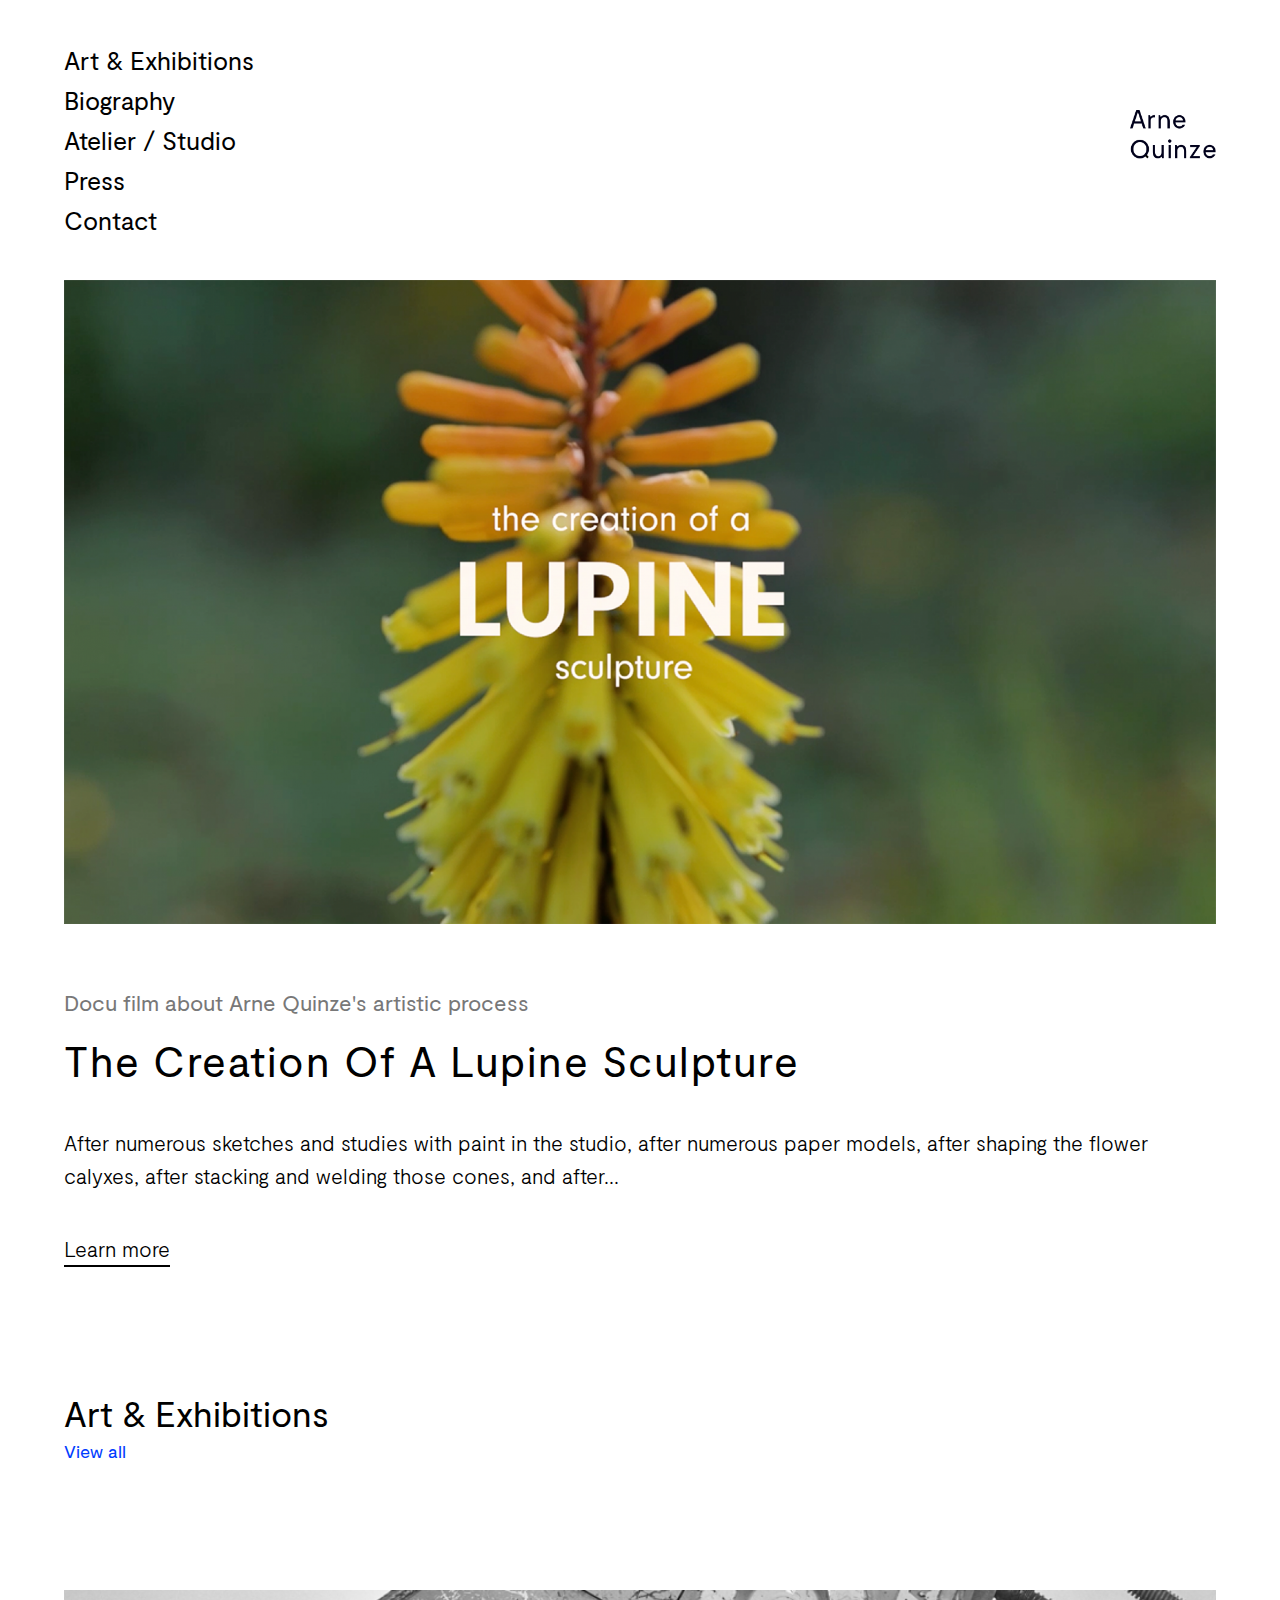
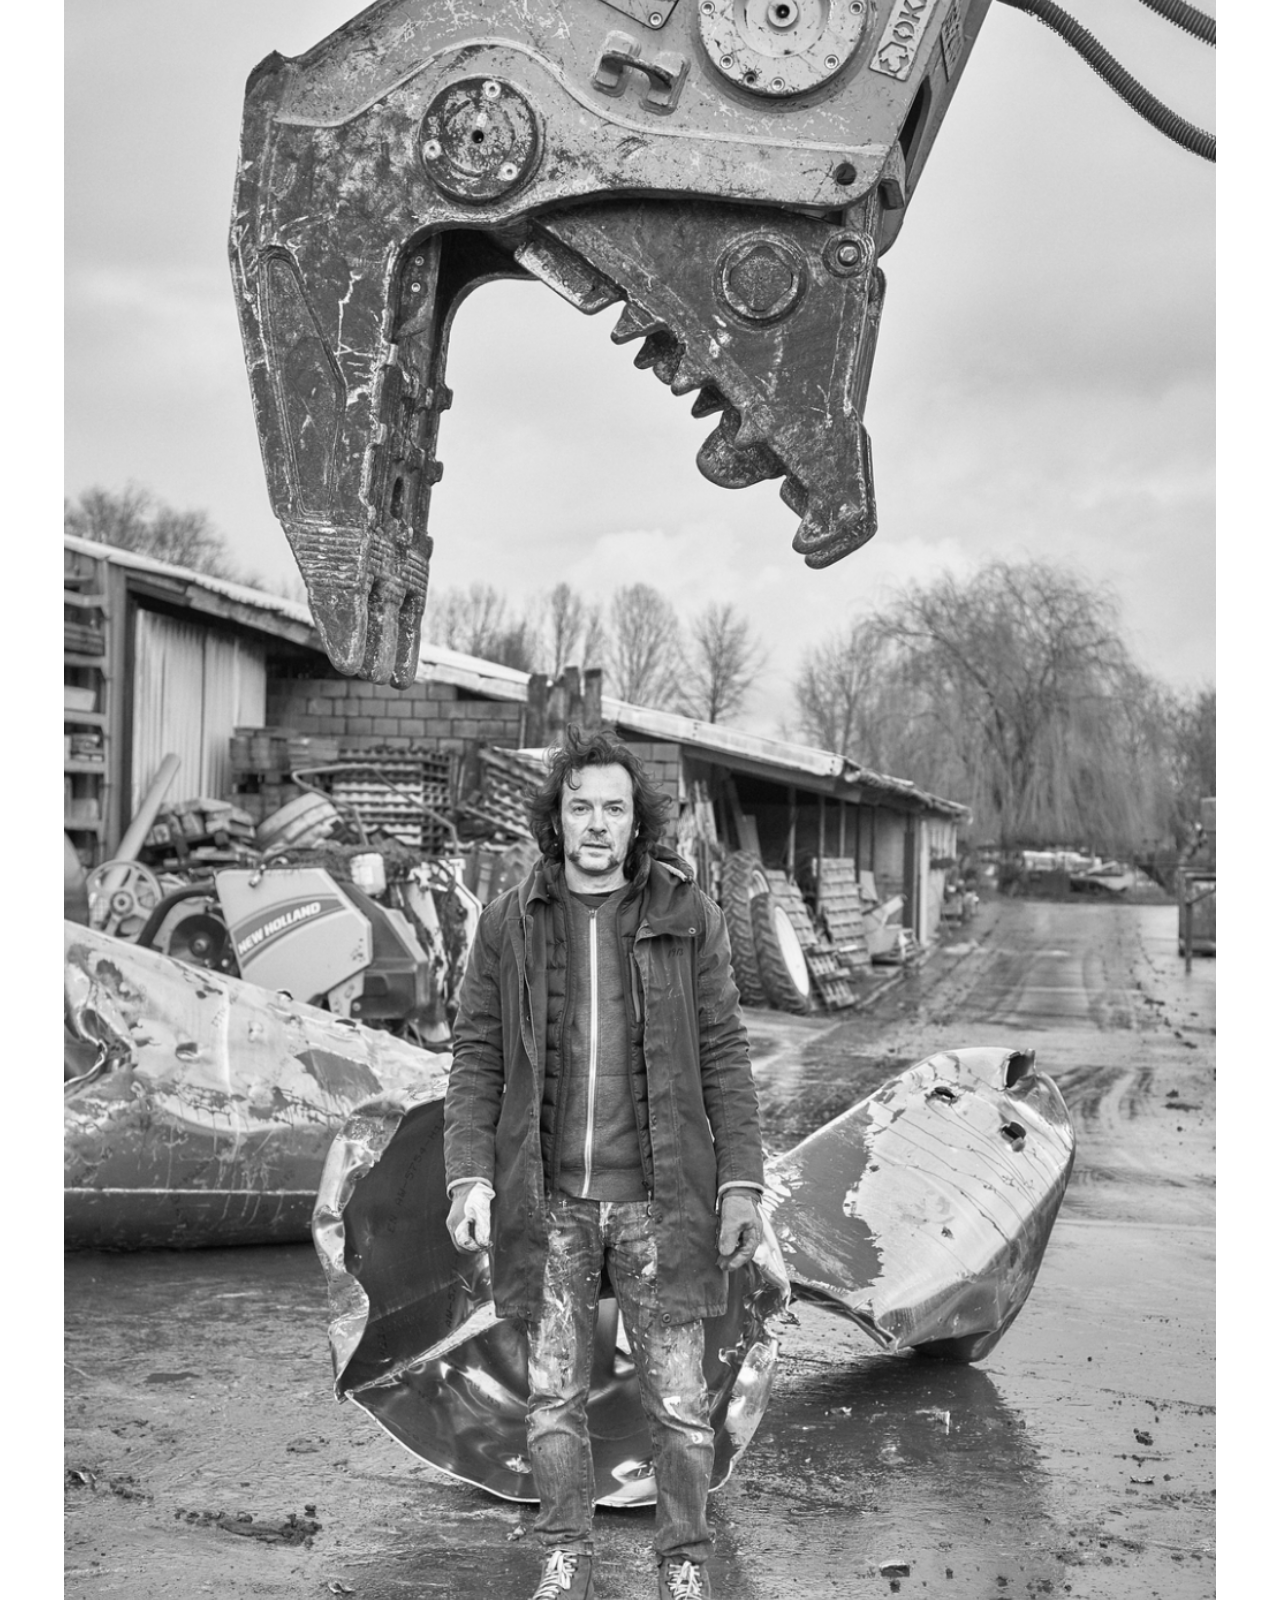
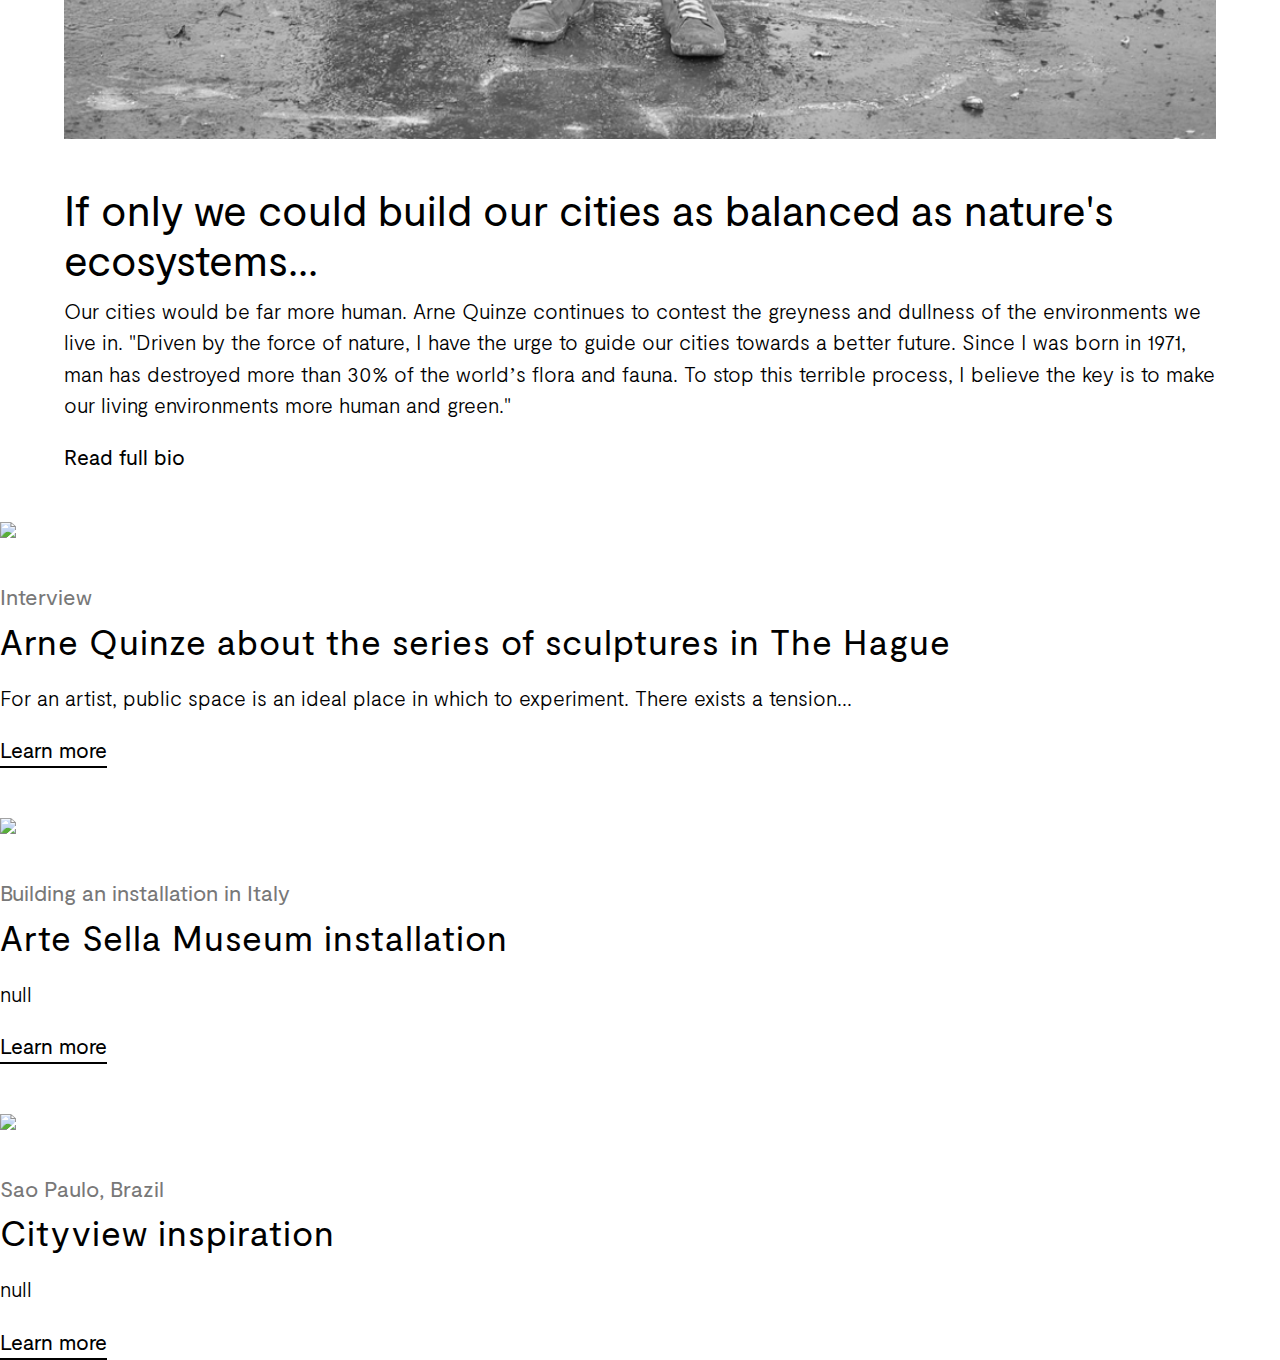
==== app/index.html @ 920c7454 "homepage edit" ====
<!DOCTYPE html>
<html lang="en">
<head>
    <meta charset="UTF-8">
    <meta name="viewport" content="width=device-width, initial-scale=1.0">
    <link rel="stylesheet" href="static/css/main.css">
    <link rel="stylesheet" href="static/fonts/fonts.css">
    <title>Official website of Arne Quinze, contemporary artist</title>
</head>
<body>
    <header>
        <nav>
            <ul class="navbar">
                <li>
                    <a href="#">
                        Art & Exhibitions
                    </a>
                </li>
                <li>
                    <a href="#">
                        Biography
                    </a>
                </li>
                <li>
                    <a href="#">
                        Atelier / Studio
                    </a>
                </li>
                <li>
                    <a href="#">
                        Press
                    </a>
                </li>
                <li>
                    <a href="#">
                        Contact
                    </a>
                </li>
            </ul>
            <div class="logo">

            </div>
        </nav>
    </header>
    <div class="container__lupine">
        <img class="lupine__photo" src="static/images/lupine.png" alt="The creation of a lupine sculpture">
        <h3>Docu film about Arne Quinze's artistic process</h3>
        <h1 class="lupine__title">The Creation Of A Lupine Sculpture</h1>
        <p class="info">After numerous sketches and studies with paint in the studio, after numerous paper models, after shaping the flower calyxes, after stacking and welding those cones, and after...</p>
        <p class="learn-btn">Learn more</p>
    </div>

    <div class="container__art">
        <h2 class="title__article">Art & Exhibitions</h2>
        <p class="view">
            <a href="#">View all</a>
        </p>
        <article class="art">

        </article>
    </div>

    <article class="container__environments">
        <img class="arne" src="static/images/Arne.png" alt="Arne Quinze voor één van zijn werken">
        <h2>
            If only we could build our cities as balanced as nature's ecosystems...
        </h2>
        <p class="environments">
            Our cities would be far more human. Arne Quinze continues to contest the greyness and dullness of the environments we live in. "Driven by the force of nature, I have the urge to guide our cities towards a better future. Since I was born in 1971, man has destroyed more than 30% of the world’s flora and fauna. To stop this terrible process, I believe the key is to make our living environments more human and green." 
        </p>
        <p>
            <a class="read" href="#">Read full bio</a>
        </p>
    </article>

    <div class="container__studio">
        <article class="studio">

        </article>
        
    </div>




    <script src="static/js/services.js"></script>
    <script src="static/js/main.js"></script>
</body>
</html>
---- app/static/css/main.css ----
* {
    font-family: 'Moderat';
    font-weight: 400;
    font-size: 1.25rem;
    line-height: 2rem;
    padding: 0;
    margin: 0;
    box-sizing: border-box;
    line-height: 1.2;
}
h2 {
    font-size: 2.1rem;
}

h3 {
    color: #787878;
    font-size: 1.1rem;
    line-height: 1.2;
}

p {
    font-size: 1.05rem;
    font-weight: 300;
    line-height: 1.5;
}

header {
    display: flex;
    max-width: 100%;
    padding: 0 5%;
    margin: 2rem 0;
}

nav {
    display: flex;
    max-width: 100%;
    width: 100%;
    justify-content: space-between;
}

header nav {
    align-items: center;
}

.navbar {
    list-style: none;
}

.navbar li a {
    color: #000;
    text-decoration: none;
    line-height: 2rem;
}

.navbar li a:hover {
    color: #003cff;
}

.logo {
    background: url("../images/logo.png");
    background-size: 4.3rem 2.45rem;
    background-repeat: no-repeat;
    display: block;
    width: 4.3rem;
    height: 2.45rem;
    padding-top: 3rem;
}

.logo a {
    color:#000;
    text-decoration: none;
}

.container__lupine {
    padding: 0 5%;
    overflow: hidden;
}

.lupine__photo {
    margin: 0;
    max-width: 100%;
    margin-bottom: 3rem;
}

.lupine__title {
    font-size: 2.1rem;
    letter-spacing: 1.5px;
    margin: 1rem 0 2rem 0;
}

.info {
    font-weight: 300;
    font-size: 1.05rem;
    line-height: 1.65rem;
    margin: 2rem 0;
}

.learn-btn {
    border-bottom: 2px solid #000;
    display: inline-block;
    font-size: 1.05rem;
    line-height: 1.65rem;
}

.learn-btn:hover {
    color: #003cff;
}

.container__art {
    padding: 0 5%;
    margin-top: 6.25rem;
}

.title__article {
    font-size: 1.75rem;
}

.view a {
    color: #003cff;
    text-decoration: none;
    font-size: 0.9rem;
    font-weight: 400;
}

.art {
    max-width: 100%;
}

.art__photo {
    max-width: 100%;
    width: 100%;
    margin-bottom: 2rem;
}

.art__list {
    margin-top: 2.5rem;
    list-style: none;
}

.art__title {
    margin-top: 0.5rem;
    font-size: 1.75rem;
    letter-spacing: 1px;
}

.art__list p {
    font-weight: 300;
    line-height: 1.5;
    margin: 1rem 0; 
}

.art__list a {
    color: #000;
    text-decoration: none;
}

.container__environments {
    padding: 0 5%;
    overflow: hidden;
}

.arne {
    max-width: 100%;
    width: 100%;
    margin-top: 6.25rem;
    padding-bottom: 2rem;
}

.read {
    text-decoration: none;
    color: #000;
    font-size: 1.05rem;
}

.environments {
    margin: 0.5rem 0 1rem 0;
}
---- app/static/fonts/fonts.css ----
@font-face {
    font-family:'Moderat';
    src: url('Moderat Regular.woff2') format('woff2'),
		url('Moderat Regular.woff') format('woff');
    font-weight: 400;
    font-style: normal;
    font-stretch: normal;
}

/* light! */
@font-face {  
    font-family:'Moderat'; 
    src:url('Moderat Light.woff2') format('woff2'),
		url('Moderat Light.woff') format('woff');
    font-weight: 300;
    font-style: normal;
    font-stretch: normal;
}
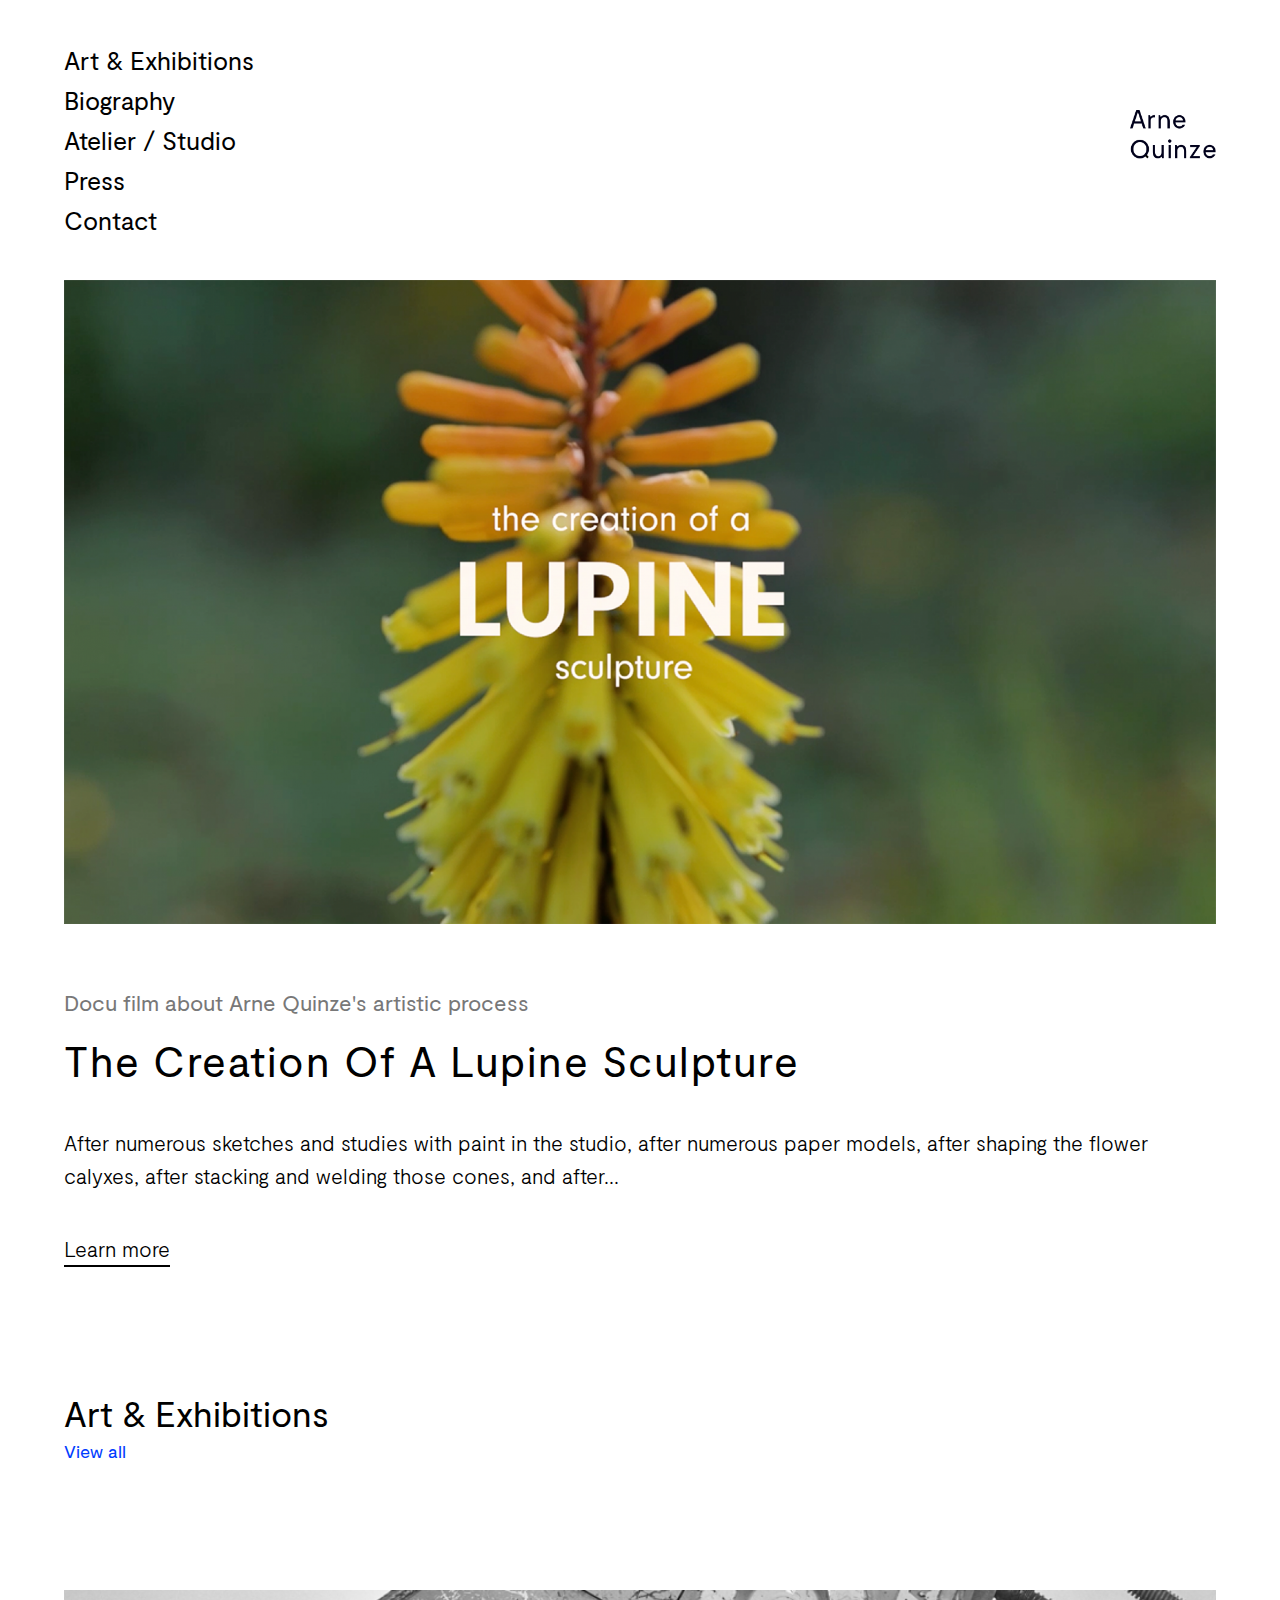
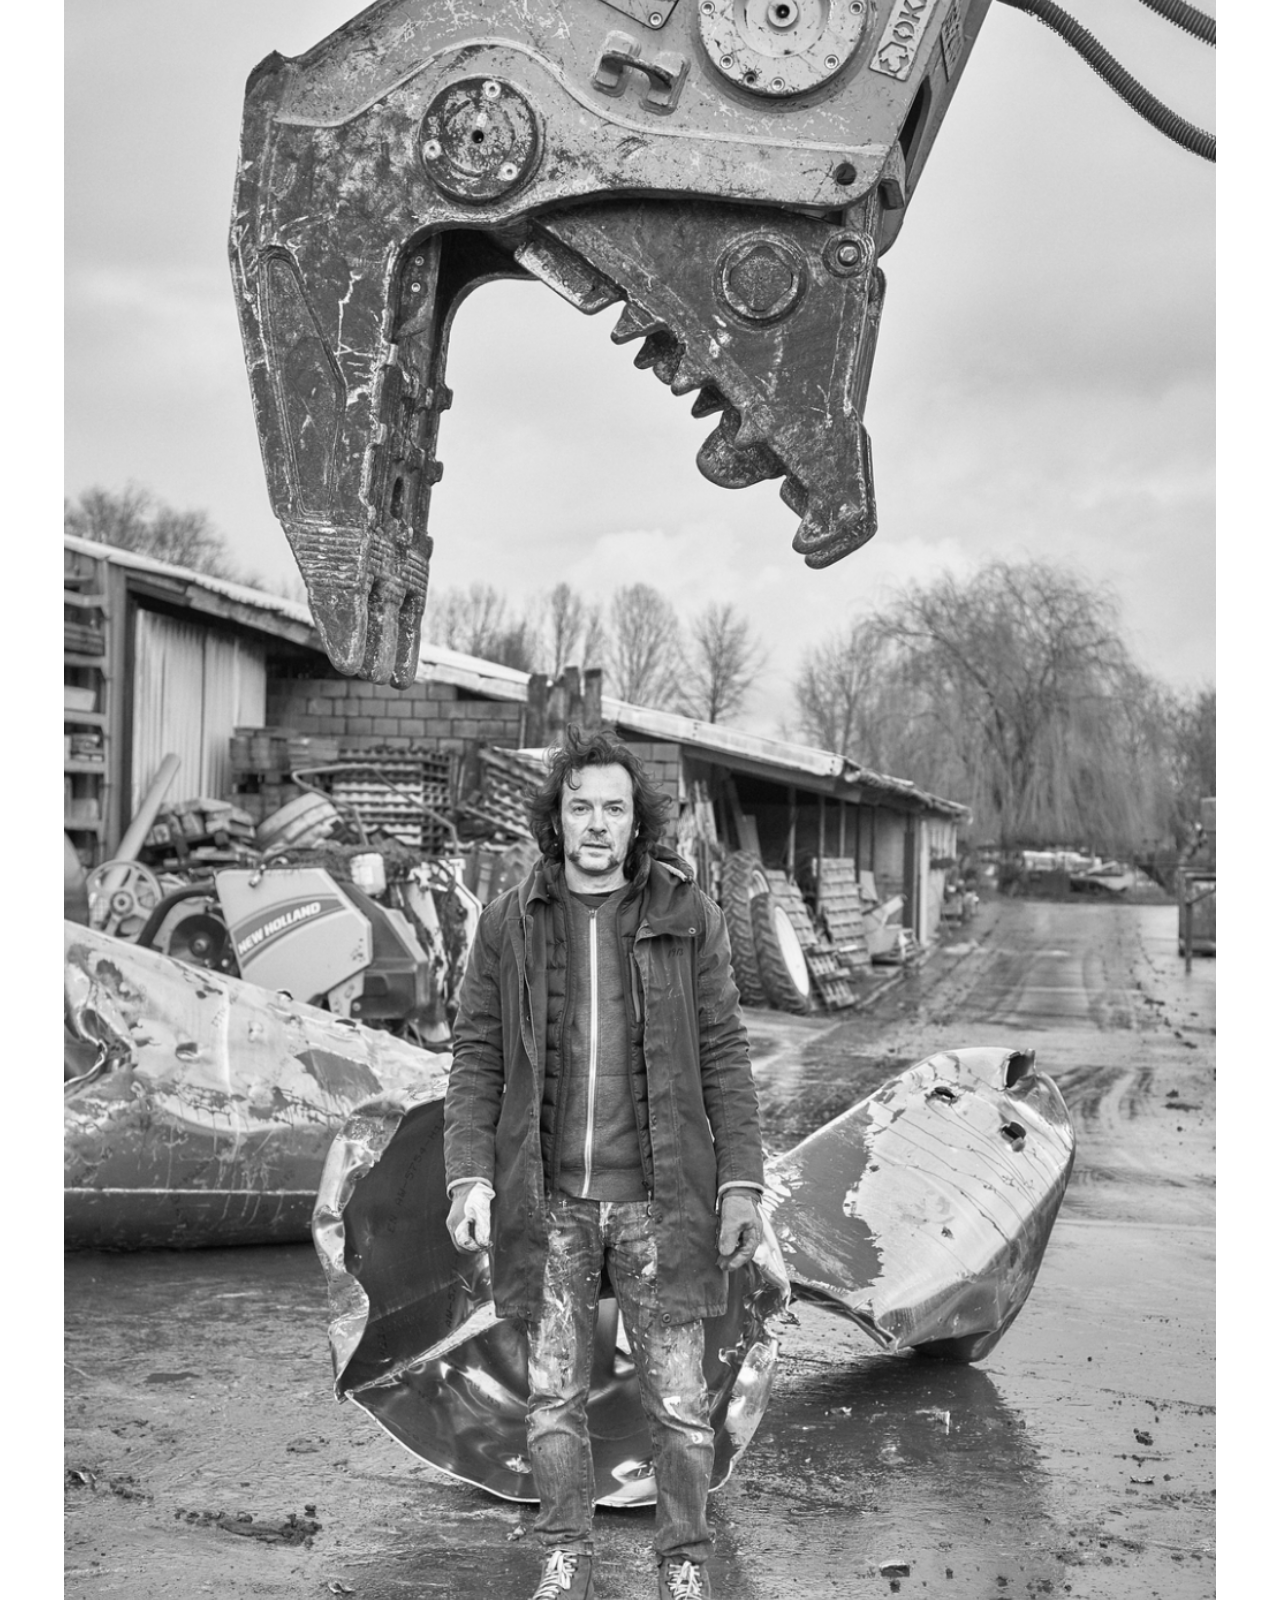
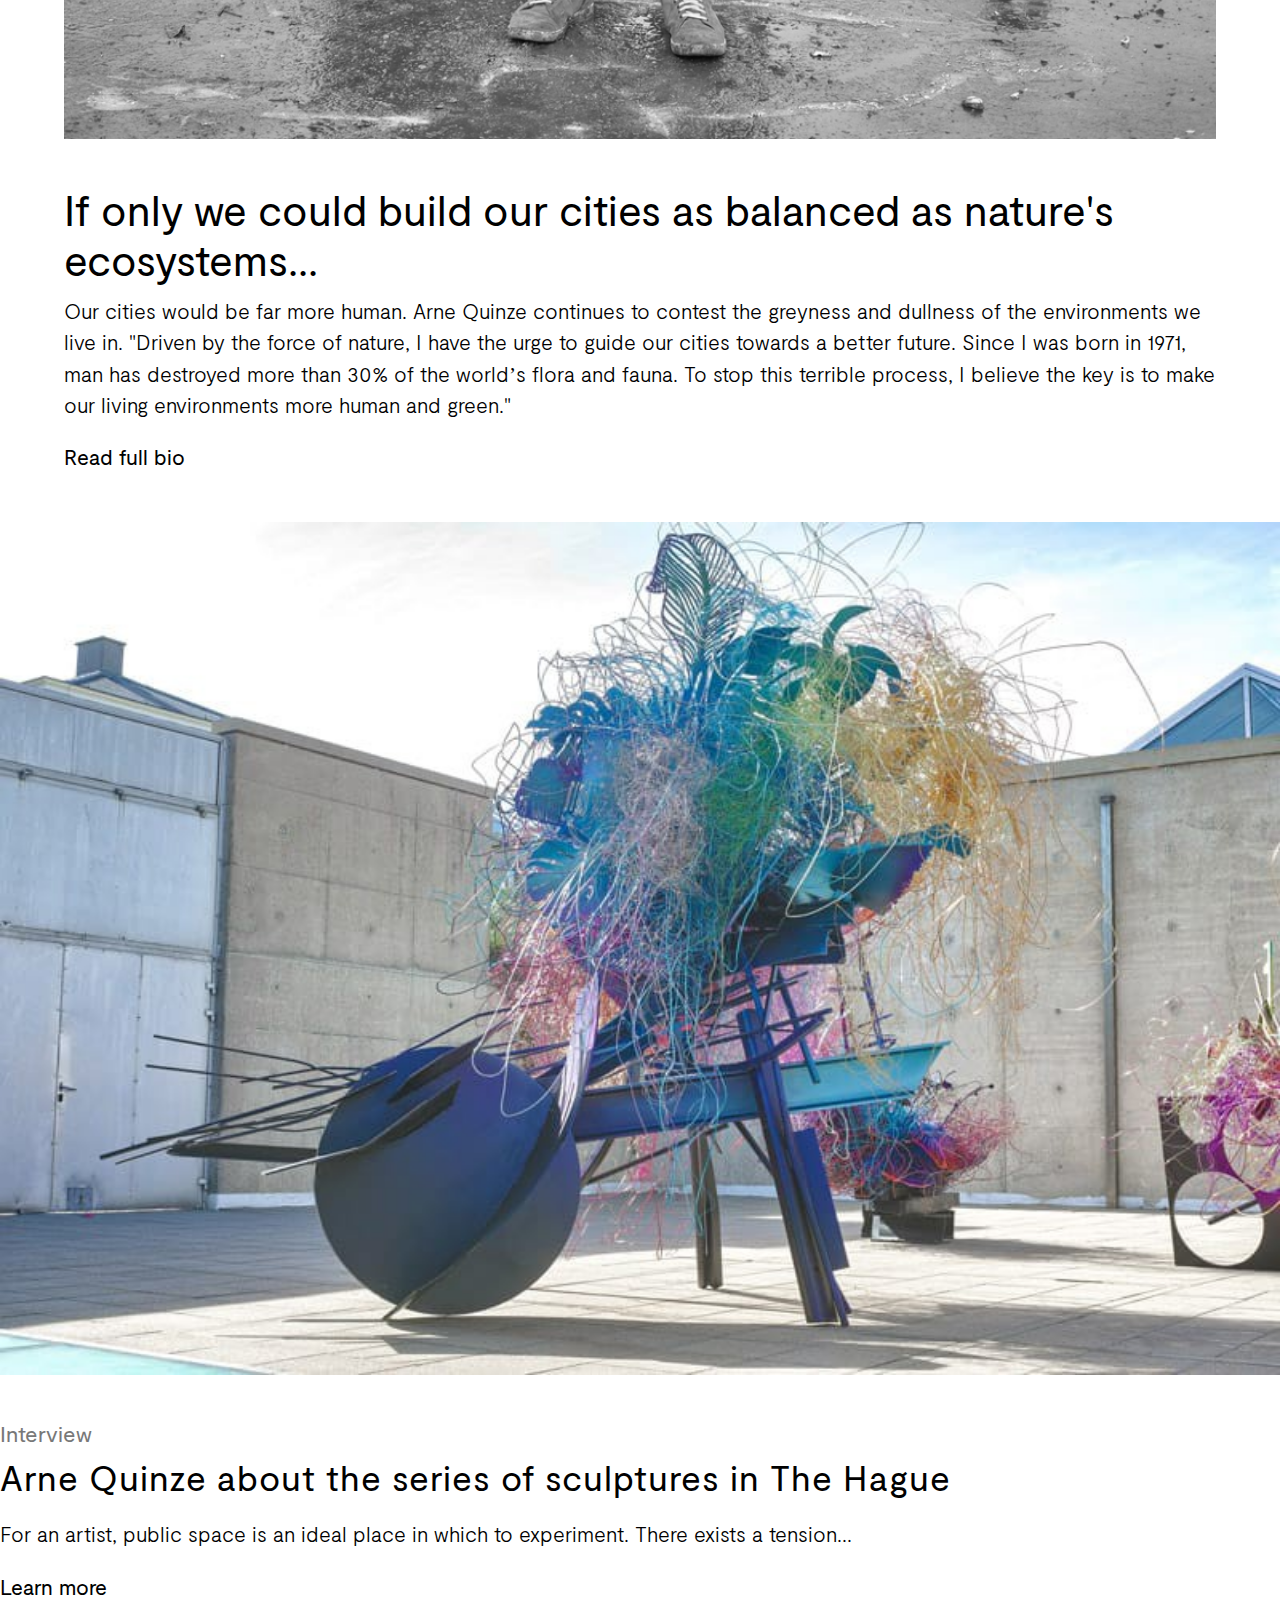
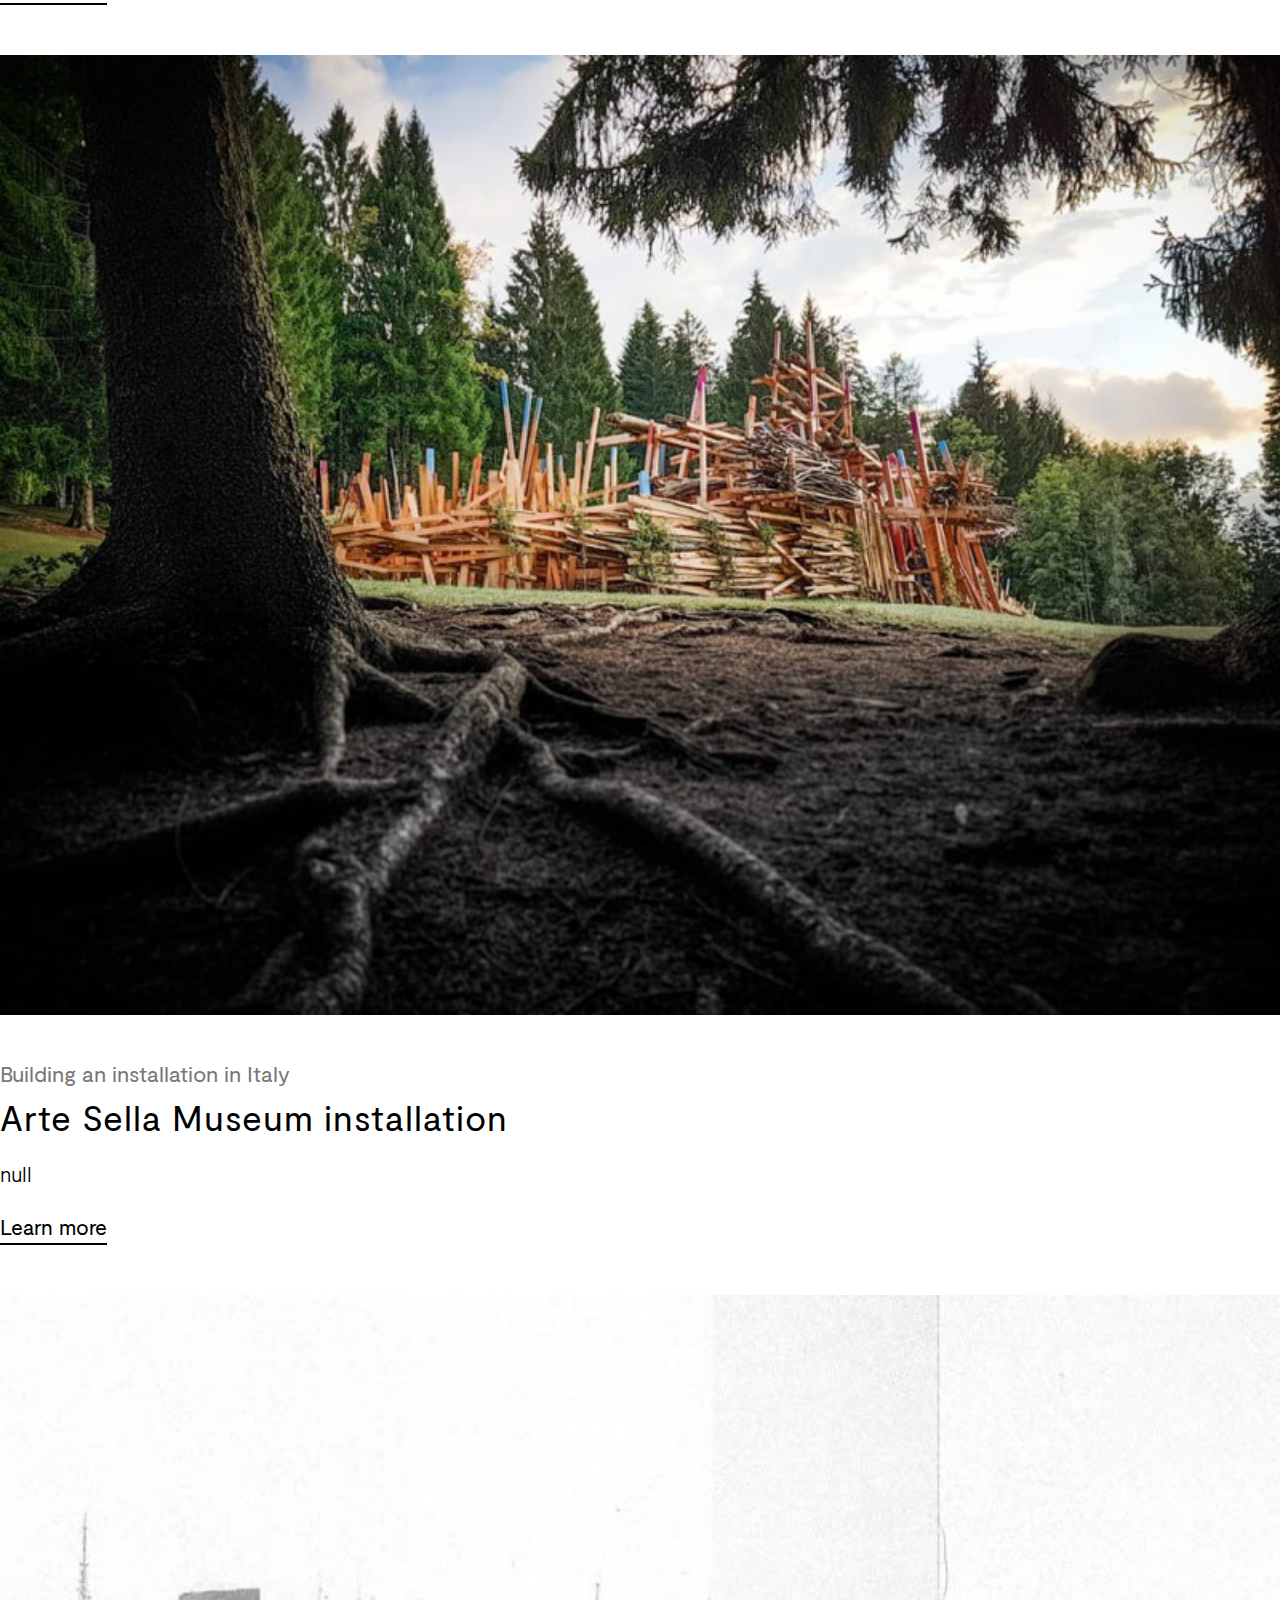
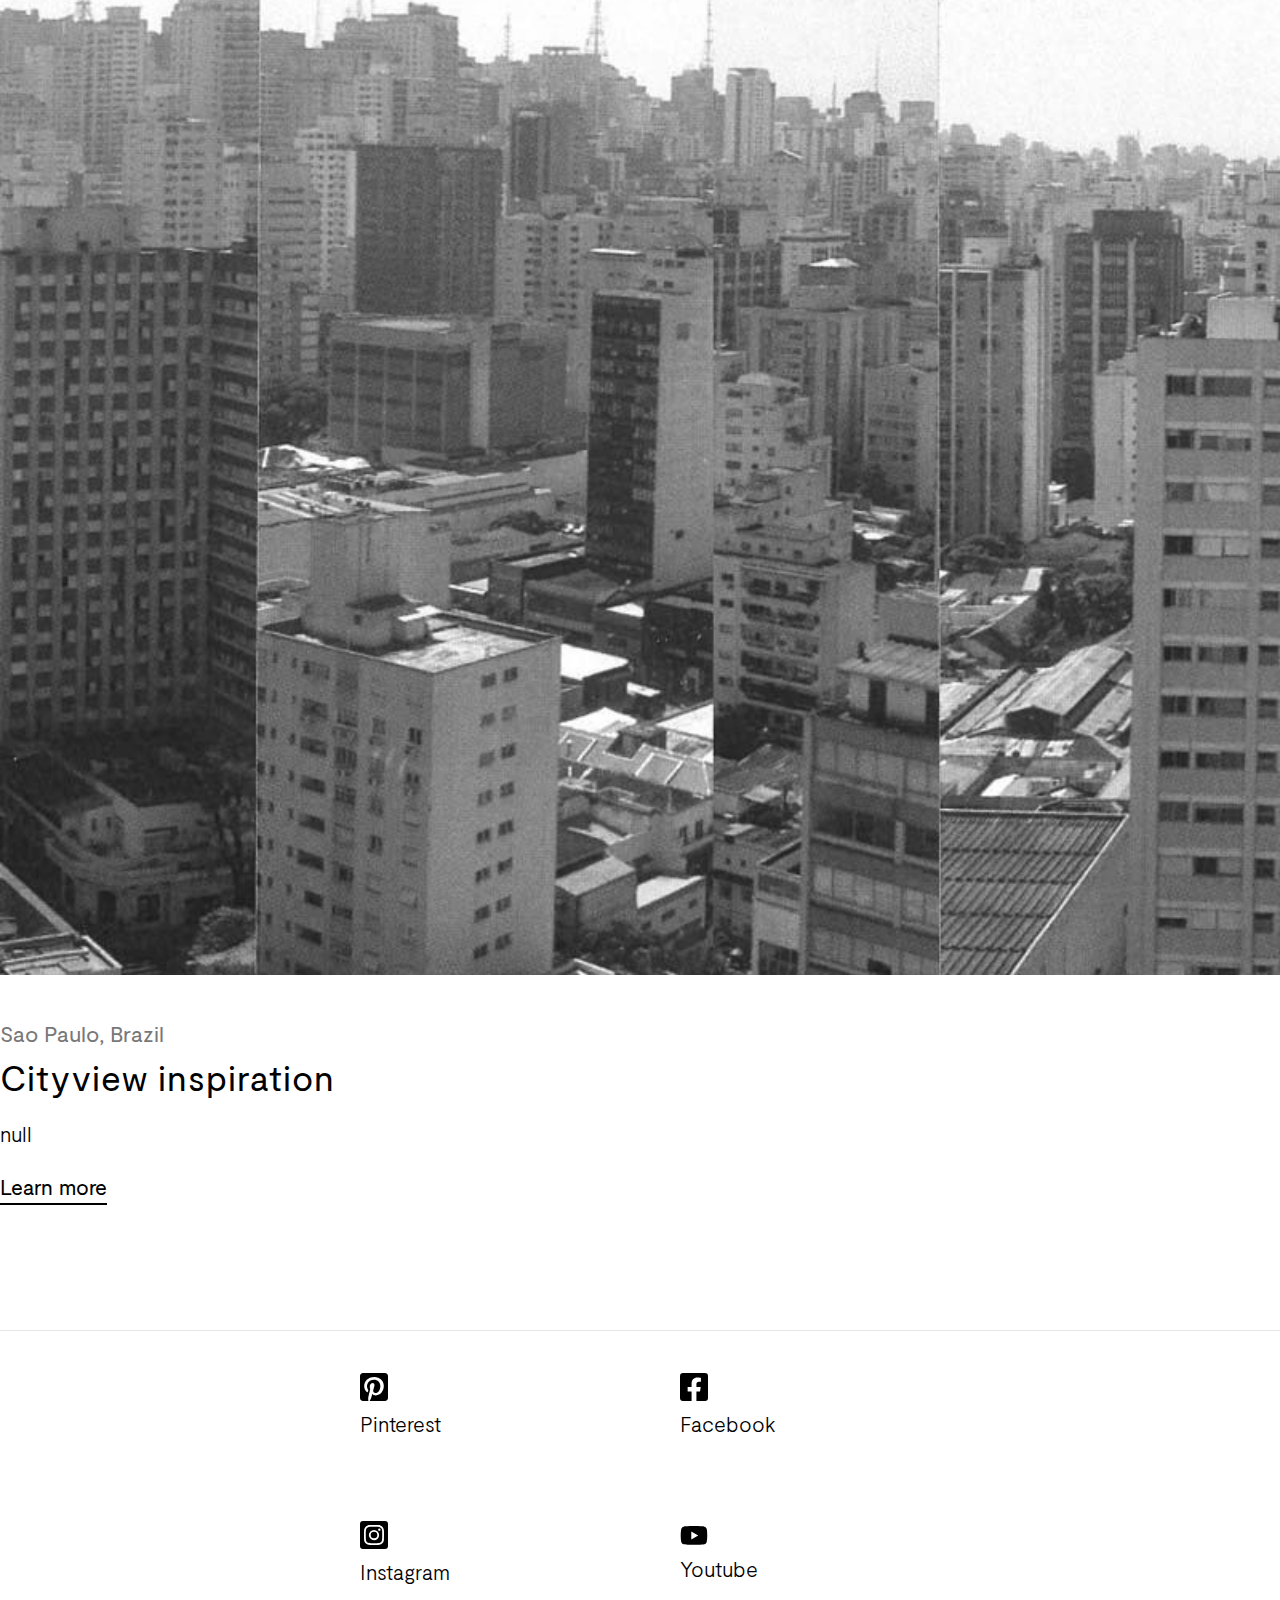
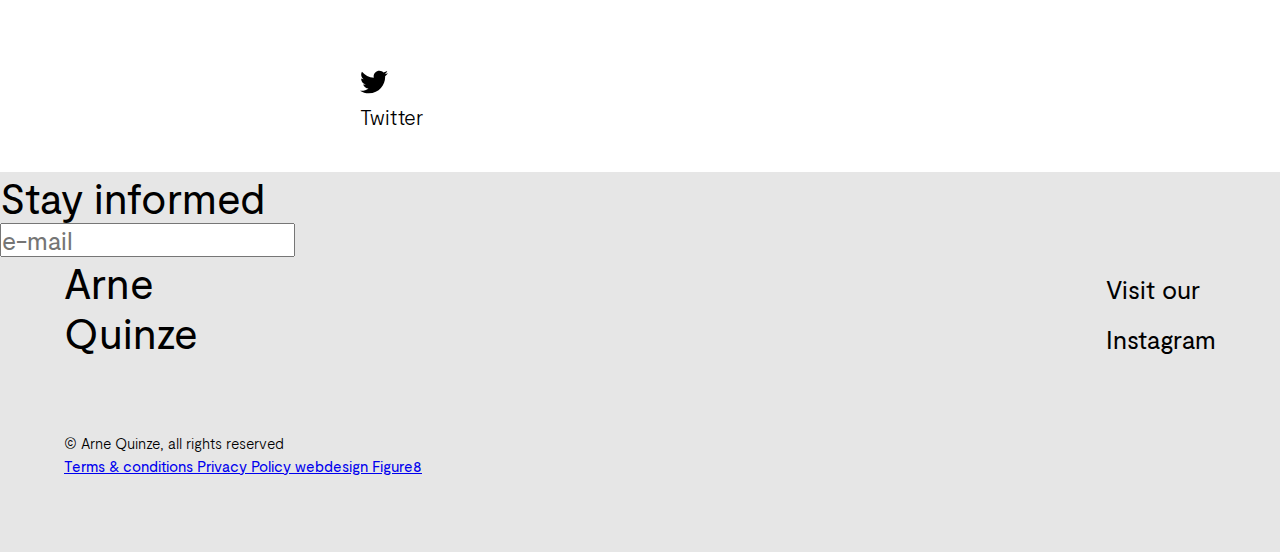
==== commit 4c96cd47: "homepage" ====
--- a/app/index.html
+++ b/app/index.html
@@ -42,45 +42,114 @@
             </div>
         </nav>
     </header>
-    <div class="container__lupine">
-        <img class="lupine__photo" src="static/images/lupine.png" alt="The creation of a lupine sculpture">
-        <h3>Docu film about Arne Quinze's artistic process</h3>
-        <h1 class="lupine__title">The Creation Of A Lupine Sculpture</h1>
-        <p class="info">After numerous sketches and studies with paint in the studio, after numerous paper models, after shaping the flower calyxes, after stacking and welding those cones, and after...</p>
-        <p class="learn-btn">Learn more</p>
-    </div>
+    <main>
+        <div class="container__lupine">
+            <img class="lupine__photo" src="static/images/lupine.png" alt="The creation of a lupine sculpture">
+            <h3>Docu film about Arne Quinze's artistic process</h3>
+            <h1 class="lupine__title">The Creation Of A Lupine Sculpture</h1>
+            <p class="info">After numerous sketches and studies with paint in the studio, after numerous paper models, after shaping the flower calyxes, after stacking and welding those cones, and after...</p>
+            <p class="learn-btn">Learn more</p>
+        </div>
 
-    <div class="container__art">
-        <h2 class="title__article">Art & Exhibitions</h2>
-        <p class="view">
-            <a href="#">View all</a>
-        </p>
-        <article class="art">
+        <div class="container__art">
+            <h2 class="title__article">Art & Exhibitions</h2>
+            <p class="view">
+                <a href="#">View all</a>
+            </p>
+            <article class="art">
 
+            </article>
+        </div>
+
+        <article class="container__environments">
+            <img class="arne" src="static/images/Arne.png" alt="Arne Quinze voor één van zijn werken">
+            <h2>
+                If only we could build our cities as balanced as nature's ecosystems...
+            </h2>
+            <p class="environments">
+                Our cities would be far more human. Arne Quinze continues to contest the greyness and dullness of the environments we live in. "Driven by the force of nature, I have the urge to guide our cities towards a better future. Since I was born in 1971, man has destroyed more than 30% of the world’s flora and fauna. To stop this terrible process, I believe the key is to make our living environments more human and green." 
+            </p>
+            <p>
+                <a class="read" href="#">Read full bio</a>
+            </p>
         </article>
-    </div>
 
-    <article class="container__environments">
-        <img class="arne" src="static/images/Arne.png" alt="Arne Quinze voor één van zijn werken">
-        <h2>
-            If only we could build our cities as balanced as nature's ecosystems...
-        </h2>
-        <p class="environments">
-            Our cities would be far more human. Arne Quinze continues to contest the greyness and dullness of the environments we live in. "Driven by the force of nature, I have the urge to guide our cities towards a better future. Since I was born in 1971, man has destroyed more than 30% of the world’s flora and fauna. To stop this terrible process, I believe the key is to make our living environments more human and green." 
-        </p>
-        <p>
-            <a class="read" href="#">Read full bio</a>
-        </p>
-    </article>
+        <div class="container__studio">
+            <article class="studio">
 
-    <div class="container__studio">
-        <article class="studio">
+            </article>
+            
+        </div>
+    </main>
+    <footer>
+        <div class="container__socials">
+            <a href="#">
+                <svg aria-hidden="true" focusable="false" data-prefix="fab" data-icon="pinterest-square" class="svg-inline--fa fa-pinterest-square fa-w-14" role="img" xmlns="http://www.w3.org/2000/svg" viewBox="0 0 448 512"><path fill="currentColor" d="M448 80v352c0 26.5-21.5 48-48 48H154.4c9.8-16.4 22.4-40 27.4-59.3 3-11.5 15.3-58.4 15.3-58.4 8 15.3 31.4 28.2 56.3 28.2 74.1 0 127.4-68.1 127.4-152.7 0-81.1-66.2-141.8-151.4-141.8-106 0-162.2 71.1-162.2 148.6 0 36 19.2 80.8 49.8 95.1 4.7 2.2 7.1 1.2 8.2-3.3.8-3.4 5-20.1 6.8-27.8.6-2.5.3-4.6-1.7-7-10.1-12.3-18.3-34.9-18.3-56 0-54.2 41-106.6 110.9-106.6 60.3 0 102.6 41.1 102.6 99.9 0 66.4-33.5 112.4-77.2 112.4-24.1 0-42.1-19.9-36.4-44.4 6.9-29.2 20.3-60.7 20.3-81.8 0-53-75.5-45.7-75.5 25 0 21.7 7.3 36.5 7.3 36.5-31.4 132.8-36.1 134.5-29.6 192.6l2.2.8H48c-26.5 0-48-21.5-48-48V80c0-26.5 21.5-48 48-48h352c26.5 0 48 21.5 48 48z"></path></svg>
+                <p>Pinterest</p>
+            </a>
+            <a href="#">
+                <svg aria-hidden="true" focusable="false" data-prefix="fab" data-icon="facebook-square" class="svg-inline--fa fa-facebook-square fa-w-14" role="img" xmlns="http://www.w3.org/2000/svg" viewBox="0 0 448 512"><path fill="currentColor" d="M400 32H48A48 48 0 0 0 0 80v352a48 48 0 0 0 48 48h137.25V327.69h-63V256h63v-54.64c0-62.15 37-96.48 93.67-96.48 27.14 0 55.52 4.84 55.52 4.84v61h-31.27c-30.81 0-40.42 19.12-40.42 38.73V256h68.78l-11 71.69h-57.78V480H400a48 48 0 0 0 48-48V80a48 48 0 0 0-48-48z"></path></svg>
+                <p>Facebook</p>
+            </a>
+            <a href="#">
+                <svg aria-hidden="true" focusable="false" data-prefix="fab" data-icon="instagram-square" class="svg-inline--fa fa-instagram-square fa-w-14" role="img" xmlns="http://www.w3.org/2000/svg" viewBox="0 0 448 512"><path fill="currentColor" d="M224,202.66A53.34,53.34,0,1,0,277.36,256,53.38,53.38,0,0,0,224,202.66Zm124.71-41a54,54,0,0,0-30.41-30.41c-21-8.29-71-6.43-94.3-6.43s-73.25-1.93-94.31,6.43a54,54,0,0,0-30.41,30.41c-8.28,21-6.43,71.05-6.43,94.33S91,329.26,99.32,350.33a54,54,0,0,0,30.41,30.41c21,8.29,71,6.43,94.31,6.43s73.24,1.93,94.3-6.43a54,54,0,0,0,30.41-30.41c8.35-21,6.43-71.05,6.43-94.33S357.1,182.74,348.75,161.67ZM224,338a82,82,0,1,1,82-82A81.9,81.9,0,0,1,224,338Zm85.38-148.3a19.14,19.14,0,1,1,19.13-19.14A19.1,19.1,0,0,1,309.42,189.74ZM400,32H48A48,48,0,0,0,0,80V432a48,48,0,0,0,48,48H400a48,48,0,0,0,48-48V80A48,48,0,0,0,400,32ZM382.88,322c-1.29,25.63-7.14,48.34-25.85,67s-41.4,24.63-67,25.85c-26.41,1.49-105.59,1.49-132,0-25.63-1.29-48.26-7.15-67-25.85s-24.63-41.42-25.85-67c-1.49-26.42-1.49-105.61,0-132,1.29-25.63,7.07-48.34,25.85-67s41.47-24.56,67-25.78c26.41-1.49,105.59-1.49,132,0,25.63,1.29,48.33,7.15,67,25.85s24.63,41.42,25.85,67.05C384.37,216.44,384.37,295.56,382.88,322Z"></path></svg>
+                <p>Instagram</p>
+            </a>
+            <a href="#">
+                <svg aria-hidden="true" focusable="false" data-prefix="fab" data-icon="youtube" class="svg-inline--fa fa-youtube fa-w-18" role="img" xmlns="http://www.w3.org/2000/svg" viewBox="0 0 576 512"><path fill="currentColor" d="M549.655 124.083c-6.281-23.65-24.787-42.276-48.284-48.597C458.781 64 288 64 288 64S117.22 64 74.629 75.486c-23.497 6.322-42.003 24.947-48.284 48.597-11.412 42.867-11.412 132.305-11.412 132.305s0 89.438 11.412 132.305c6.281 23.65 24.787 41.5 48.284 47.821C117.22 448 288 448 288 448s170.78 0 213.371-11.486c23.497-6.321 42.003-24.171 48.284-47.821 11.412-42.867 11.412-132.305 11.412-132.305s0-89.438-11.412-132.305zm-317.51 213.508V175.185l142.739 81.205-142.739 81.201z"></path></svg>
+                <p>Youtube</p>
+            </a>
+            <a href="#">
+                <svg aria-hidden="true" focusable="false" data-prefix="fab" data-icon="twitter" class="svg-inline--fa fa-twitter fa-w-16" role="img" xmlns="http://www.w3.org/2000/svg" viewBox="0 0 512 512"><path fill="currentColor" d="M459.37 151.716c.325 4.548.325 9.097.325 13.645 0 138.72-105.583 298.558-298.558 298.558-59.452 0-114.68-17.219-161.137-47.106 8.447.974 16.568 1.299 25.34 1.299 49.055 0 94.213-16.568 130.274-44.832-46.132-.975-84.792-31.188-98.112-72.772 6.498.974 12.995 1.624 19.818 1.624 9.421 0 18.843-1.3 27.614-3.573-48.081-9.747-84.143-51.98-84.143-102.985v-1.299c13.969 7.797 30.214 12.67 47.431 13.319-28.264-18.843-46.781-51.005-46.781-87.391 0-19.492 5.197-37.36 14.294-52.954 51.655 63.675 129.3 105.258 216.365 109.807-1.624-7.797-2.599-15.918-2.599-24.04 0-57.828 46.782-104.934 104.934-104.934 30.213 0 57.502 12.67 76.67 33.137 23.715-4.548 46.456-13.32 66.599-25.34-7.798 24.366-24.366 44.833-46.132 57.827 21.117-2.273 41.584-8.122 60.426-16.243-14.292 20.791-32.161 39.308-52.628 54.253z"></path></svg>
+                <p>Twitter</p>
+            </a>
+        </div>
 
-        </article>
-        
-    </div>
+        <div>
+            <h2>
+                Stay informed
+            </h2>
+            <form>
+                <input type="email" value name="email" placeholder="e-mail">
+            </form>
+        </div>
 
+        <div class="container__instagram">
+            <div class="instagram__title">
+                <h2>
+                    Arne
+                    <br>
+                    Quinze
+                </h2>
+                <h2>
+                    <a href="#">
+                        Visit our
+                        <br>
+                        Instagram
+                    </a>
+                </h2>
+            </div>
+            <div class="instagram__feed">
+                
+            </div>
+        </div>
 
+        <div class="legal">
+            <p>© Arne Quinze, all rights reserved</p>
+            <p>
+                <a href="#">
+                    Terms & conditions
+                </a>
+                <a href="#">
+                    Privacy Policy
+                </a>
+                <a href="#">
+                    webdesign Figure8
+                </a>
+            </p>
+        </div>
+
+    </footer>
 
 
     <script src="static/js/services.js"></script>
--- a/app/static/css/main.css
+++ b/app/static/css/main.css
@@ -174,4 +174,67 @@
 
 .environments {
     margin: 0.5rem 0 1rem 0;
+}
+
+footer {
+    margin-top: 6.25rem;
+    padding-bottom: 3.75rem;
+    border-top: 1px solid #e6e6e6;
+    background: #e6e6e6;
+}
+
+.container__socials {
+    padding: 0 25%;
+    background: #fff;
+    max-width: 100%;
+    width: 100%;
+    display: flex;
+    flex-wrap: wrap;
+    align-items: center;
+    justify-content: space-between;
+}
+
+.container__socials a {
+    padding: 2rem;
+    max-width: 100%;
+    width: 50%;
+    color: #000;
+    text-decoration: none;
+}
+
+.container__socials a:hover {
+    color: #003cff;
+}
+
+.container__socials a svg {
+    width: 1.4rem;
+}
+
+.container__instagram {
+    max-width: 100%;
+    padding: 0 5%;
+}
+
+.instagram__title {
+    display: flex;
+    justify-content: space-between;
+}
+
+.instagram__title a {
+    text-decoration: none;
+    color:#000;
+}
+
+.instagram__title a:hover {
+    color: #003cff;
+}
+
+.legal {
+    max-width: 100%;
+    padding: 0 5%;
+    margin: 3.75rem 0 0;
+}
+
+.legal p, .legal p a {
+    font-size: 0.75rem;
 }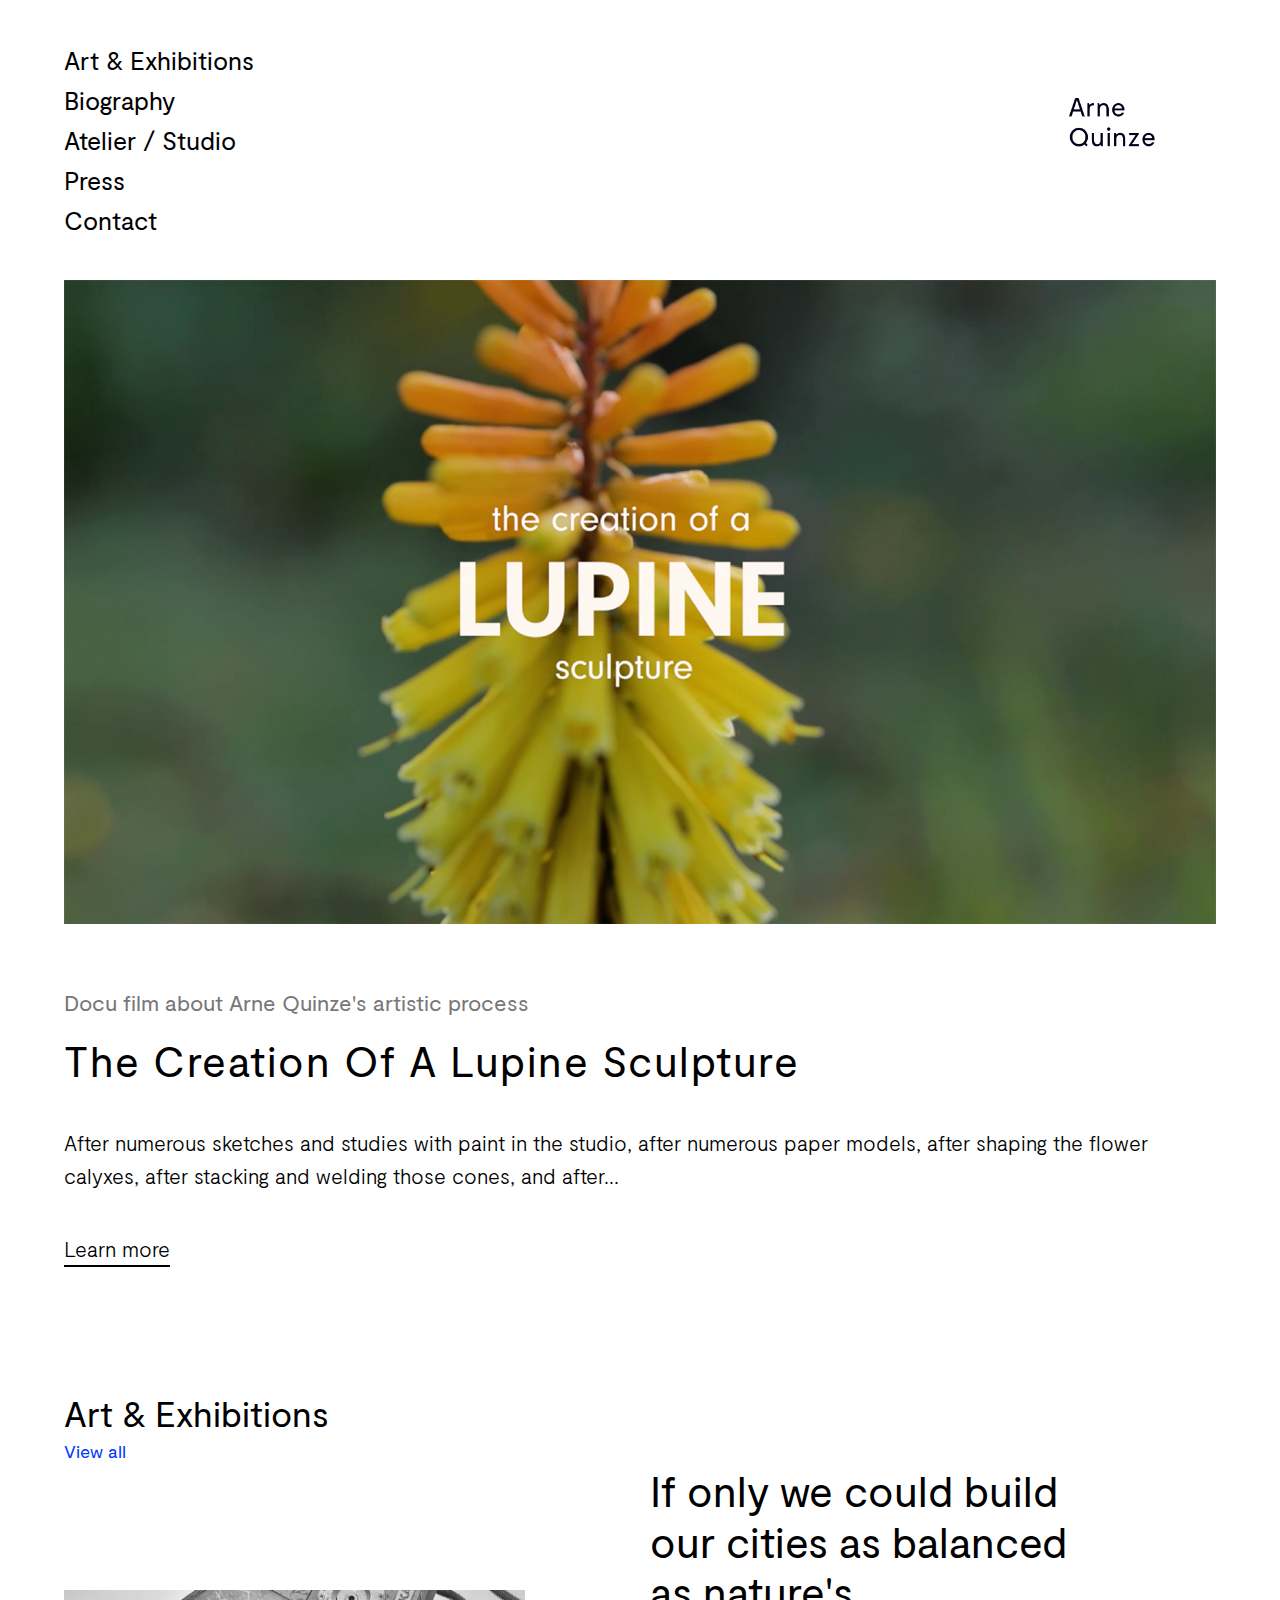
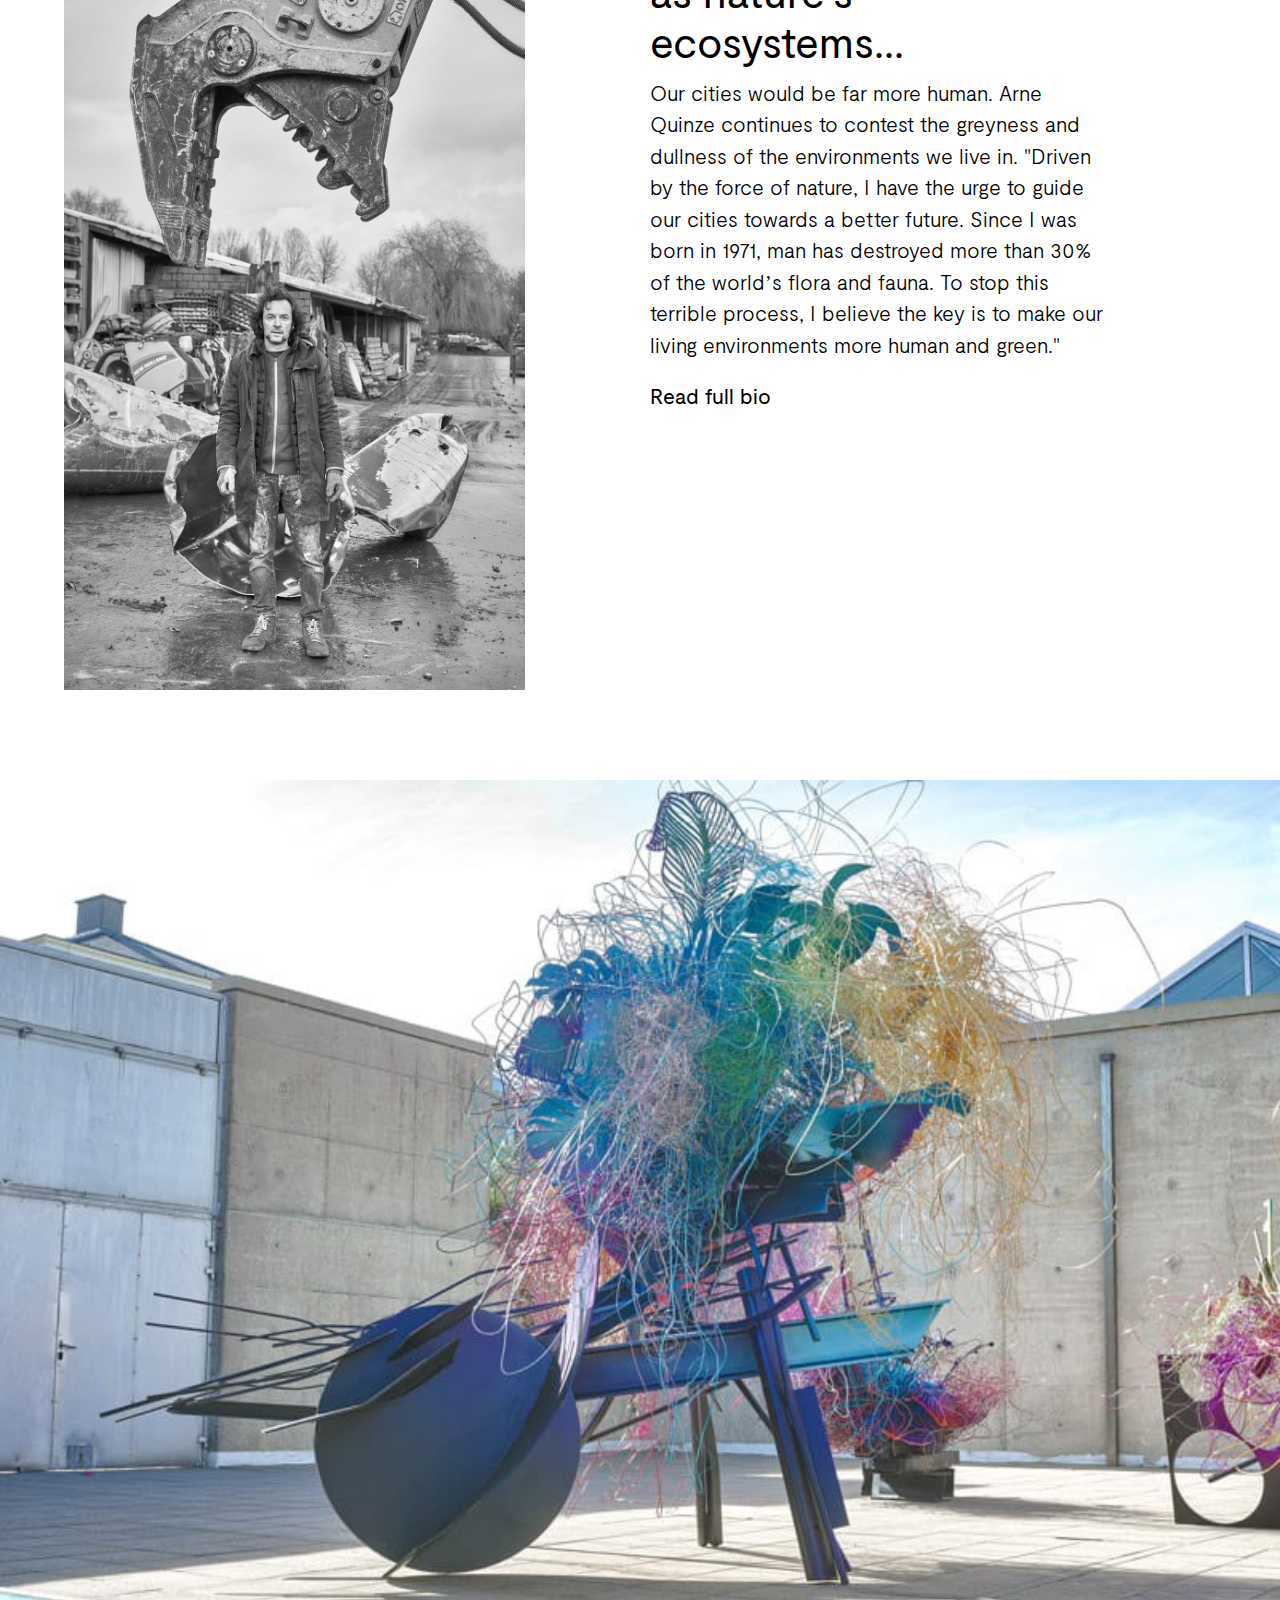
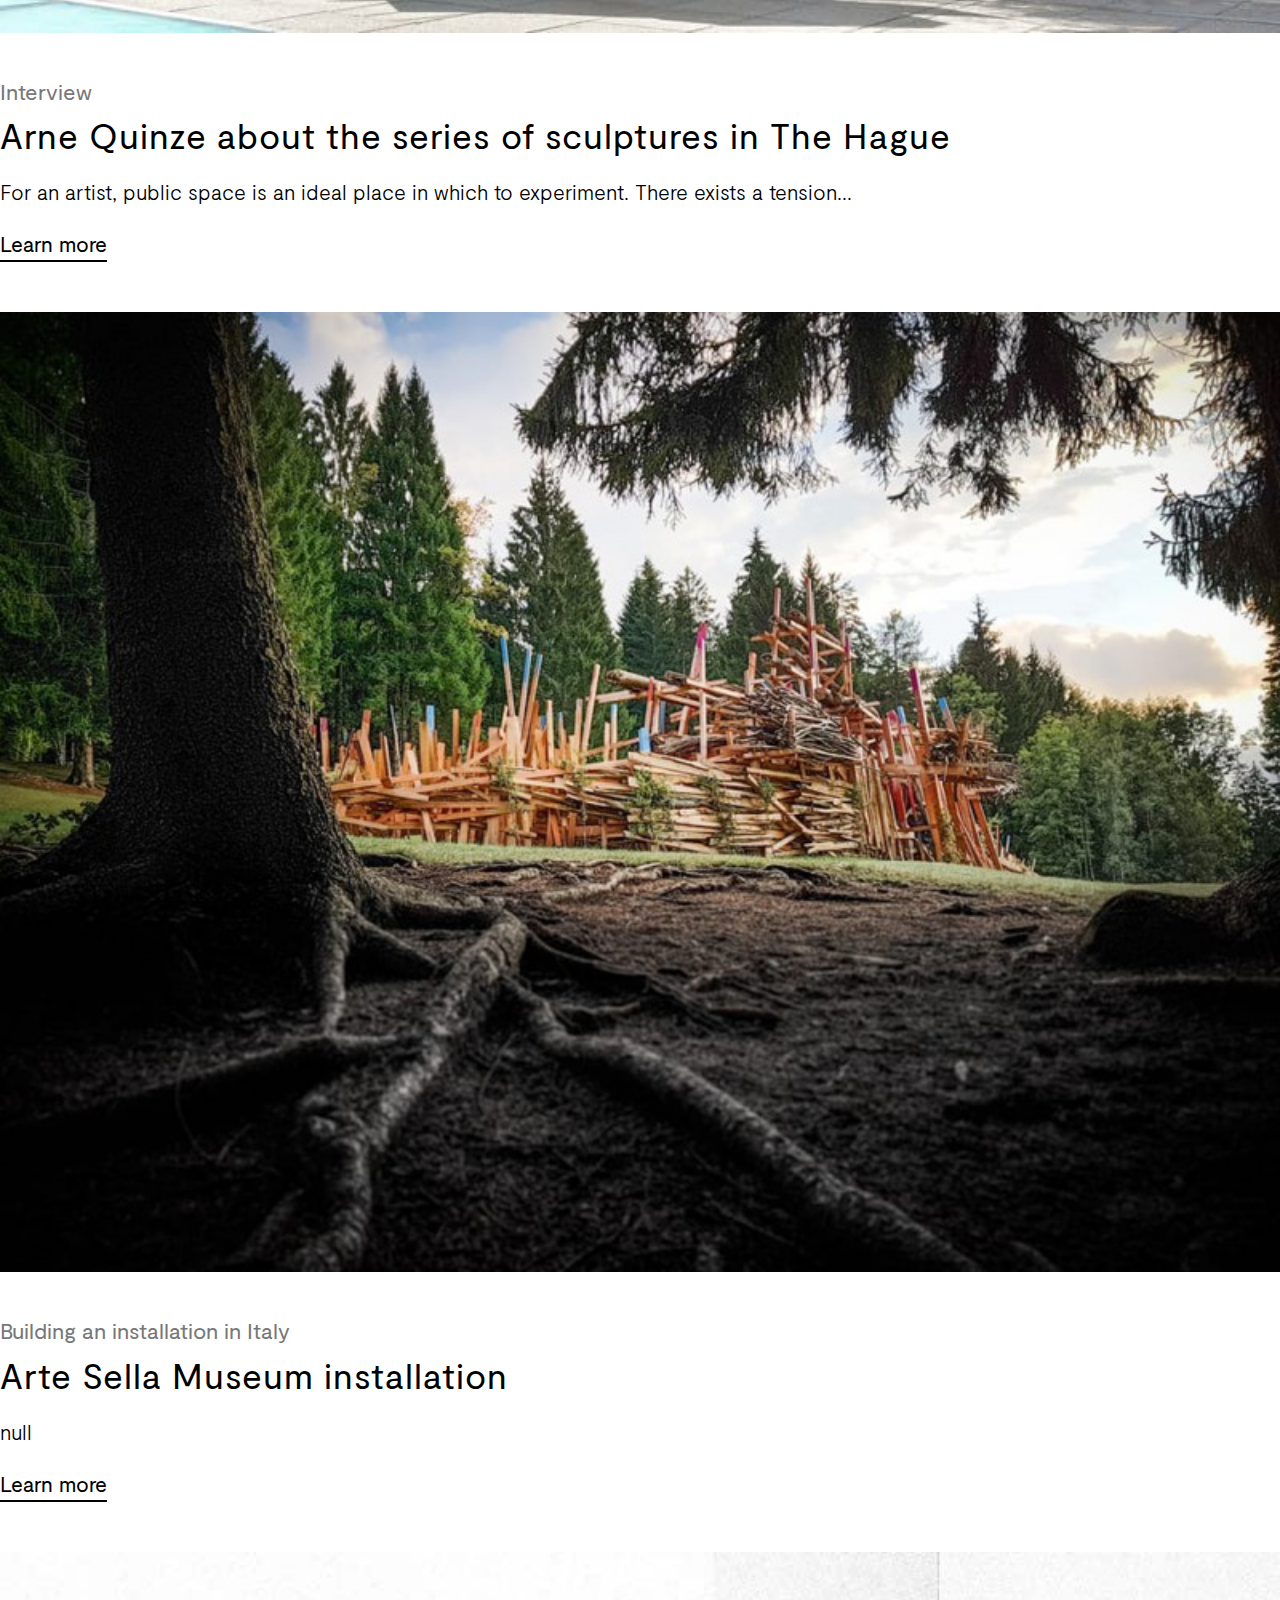
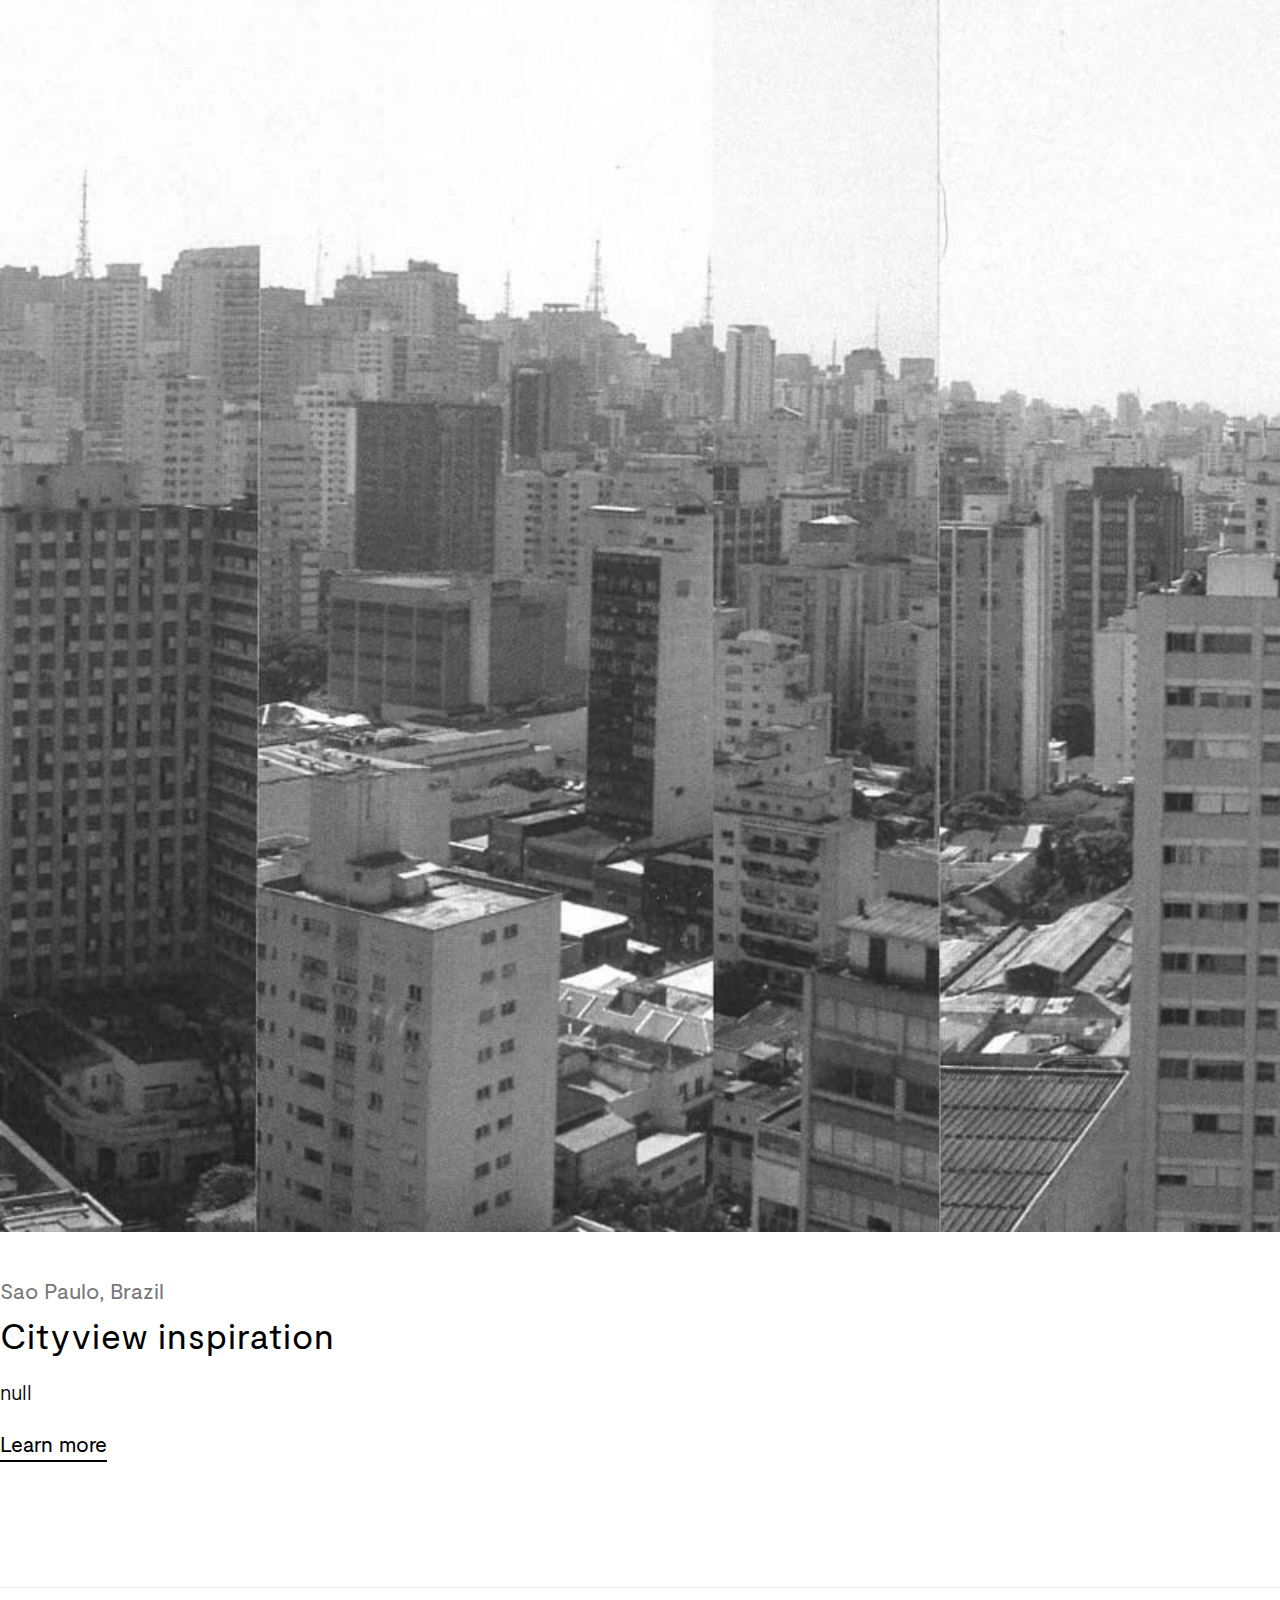
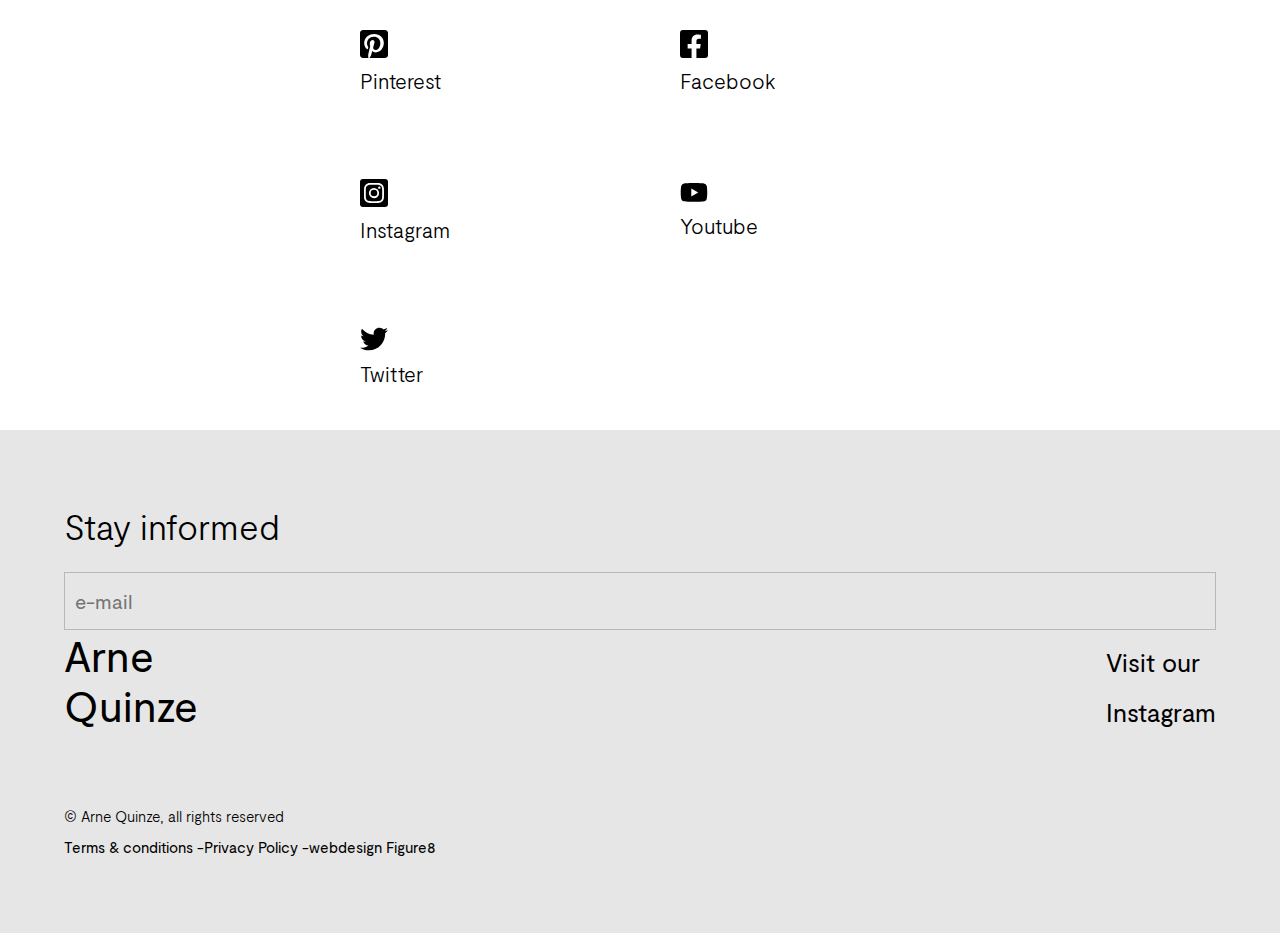
==== commit 9b6907e3: "biopage" ====
--- a/app/index.html
+++ b/app/index.html
@@ -12,33 +12,33 @@
         <nav>
             <ul class="navbar">
                 <li>
-                    <a href="#">
+                    <a href="art-and-exhibitions/in-dialogue-with-calatrava/index.html">
                         Art & Exhibitions
                     </a>
                 </li>
                 <li>
-                    <a href="#">
+                    <a href="biography.html">
                         Biography
                     </a>
                 </li>
                 <li>
-                    <a href="#">
+                    <a href="atelier-studio/index.html">
                         Atelier / Studio
                     </a>
                 </li>
                 <li>
-                    <a href="#">
+                    <a href="press/index.html">
                         Press
                     </a>
                 </li>
                 <li>
-                    <a href="#">
+                    <a href="contact.html">
                         Contact
                     </a>
                 </li>
             </ul>
             <div class="logo">
-
+                <a href="index.html"></a>
             </div>
         </nav>
     </header>
@@ -63,15 +63,17 @@
 
         <article class="container__environments">
             <img class="arne" src="static/images/Arne.png" alt="Arne Quinze voor één van zijn werken">
-            <h2>
-                If only we could build our cities as balanced as nature's ecosystems...
-            </h2>
-            <p class="environments">
-                Our cities would be far more human. Arne Quinze continues to contest the greyness and dullness of the environments we live in. "Driven by the force of nature, I have the urge to guide our cities towards a better future. Since I was born in 1971, man has destroyed more than 30% of the world’s flora and fauna. To stop this terrible process, I believe the key is to make our living environments more human and green." 
-            </p>
-            <p>
-                <a class="read" href="#">Read full bio</a>
-            </p>
+            <div class="environments__container">
+                <h2>
+                    If only we could build our cities as balanced as nature's ecosystems...
+                </h2>
+                <p class="environments">
+                    Our cities would be far more human. Arne Quinze continues to contest the greyness and dullness of the environments we live in. "Driven by the force of nature, I have the urge to guide our cities towards a better future. Since I was born in 1971, man has destroyed more than 30% of the world’s flora and fauna. To stop this terrible process, I believe the key is to make our living environments more human and green." 
+                </p>
+                <p>
+                    <a class="read" href="#">Read full bio</a>
+                </p>
+            </div>
         </article>
 
         <div class="container__studio">
@@ -83,29 +85,29 @@
     </main>
     <footer>
         <div class="container__socials">
-            <a href="#">
+            <a class="socials" href="#">
                 <svg aria-hidden="true" focusable="false" data-prefix="fab" data-icon="pinterest-square" class="svg-inline--fa fa-pinterest-square fa-w-14" role="img" xmlns="http://www.w3.org/2000/svg" viewBox="0 0 448 512"><path fill="currentColor" d="M448 80v352c0 26.5-21.5 48-48 48H154.4c9.8-16.4 22.4-40 27.4-59.3 3-11.5 15.3-58.4 15.3-58.4 8 15.3 31.4 28.2 56.3 28.2 74.1 0 127.4-68.1 127.4-152.7 0-81.1-66.2-141.8-151.4-141.8-106 0-162.2 71.1-162.2 148.6 0 36 19.2 80.8 49.8 95.1 4.7 2.2 7.1 1.2 8.2-3.3.8-3.4 5-20.1 6.8-27.8.6-2.5.3-4.6-1.7-7-10.1-12.3-18.3-34.9-18.3-56 0-54.2 41-106.6 110.9-106.6 60.3 0 102.6 41.1 102.6 99.9 0 66.4-33.5 112.4-77.2 112.4-24.1 0-42.1-19.9-36.4-44.4 6.9-29.2 20.3-60.7 20.3-81.8 0-53-75.5-45.7-75.5 25 0 21.7 7.3 36.5 7.3 36.5-31.4 132.8-36.1 134.5-29.6 192.6l2.2.8H48c-26.5 0-48-21.5-48-48V80c0-26.5 21.5-48 48-48h352c26.5 0 48 21.5 48 48z"></path></svg>
                 <p>Pinterest</p>
             </a>
-            <a href="#">
+            <a class="socials" href="#">
                 <svg aria-hidden="true" focusable="false" data-prefix="fab" data-icon="facebook-square" class="svg-inline--fa fa-facebook-square fa-w-14" role="img" xmlns="http://www.w3.org/2000/svg" viewBox="0 0 448 512"><path fill="currentColor" d="M400 32H48A48 48 0 0 0 0 80v352a48 48 0 0 0 48 48h137.25V327.69h-63V256h63v-54.64c0-62.15 37-96.48 93.67-96.48 27.14 0 55.52 4.84 55.52 4.84v61h-31.27c-30.81 0-40.42 19.12-40.42 38.73V256h68.78l-11 71.69h-57.78V480H400a48 48 0 0 0 48-48V80a48 48 0 0 0-48-48z"></path></svg>
                 <p>Facebook</p>
             </a>
-            <a href="#">
+            <a class="socials" href="#">
                 <svg aria-hidden="true" focusable="false" data-prefix="fab" data-icon="instagram-square" class="svg-inline--fa fa-instagram-square fa-w-14" role="img" xmlns="http://www.w3.org/2000/svg" viewBox="0 0 448 512"><path fill="currentColor" d="M224,202.66A53.34,53.34,0,1,0,277.36,256,53.38,53.38,0,0,0,224,202.66Zm124.71-41a54,54,0,0,0-30.41-30.41c-21-8.29-71-6.43-94.3-6.43s-73.25-1.93-94.31,6.43a54,54,0,0,0-30.41,30.41c-8.28,21-6.43,71.05-6.43,94.33S91,329.26,99.32,350.33a54,54,0,0,0,30.41,30.41c21,8.29,71,6.43,94.31,6.43s73.24,1.93,94.3-6.43a54,54,0,0,0,30.41-30.41c8.35-21,6.43-71.05,6.43-94.33S357.1,182.74,348.75,161.67ZM224,338a82,82,0,1,1,82-82A81.9,81.9,0,0,1,224,338Zm85.38-148.3a19.14,19.14,0,1,1,19.13-19.14A19.1,19.1,0,0,1,309.42,189.74ZM400,32H48A48,48,0,0,0,0,80V432a48,48,0,0,0,48,48H400a48,48,0,0,0,48-48V80A48,48,0,0,0,400,32ZM382.88,322c-1.29,25.63-7.14,48.34-25.85,67s-41.4,24.63-67,25.85c-26.41,1.49-105.59,1.49-132,0-25.63-1.29-48.26-7.15-67-25.85s-24.63-41.42-25.85-67c-1.49-26.42-1.49-105.61,0-132,1.29-25.63,7.07-48.34,25.85-67s41.47-24.56,67-25.78c26.41-1.49,105.59-1.49,132,0,25.63,1.29,48.33,7.15,67,25.85s24.63,41.42,25.85,67.05C384.37,216.44,384.37,295.56,382.88,322Z"></path></svg>
                 <p>Instagram</p>
             </a>
-            <a href="#">
+            <a class="socials" href="#">
                 <svg aria-hidden="true" focusable="false" data-prefix="fab" data-icon="youtube" class="svg-inline--fa fa-youtube fa-w-18" role="img" xmlns="http://www.w3.org/2000/svg" viewBox="0 0 576 512"><path fill="currentColor" d="M549.655 124.083c-6.281-23.65-24.787-42.276-48.284-48.597C458.781 64 288 64 288 64S117.22 64 74.629 75.486c-23.497 6.322-42.003 24.947-48.284 48.597-11.412 42.867-11.412 132.305-11.412 132.305s0 89.438 11.412 132.305c6.281 23.65 24.787 41.5 48.284 47.821C117.22 448 288 448 288 448s170.78 0 213.371-11.486c23.497-6.321 42.003-24.171 48.284-47.821 11.412-42.867 11.412-132.305 11.412-132.305s0-89.438-11.412-132.305zm-317.51 213.508V175.185l142.739 81.205-142.739 81.201z"></path></svg>
                 <p>Youtube</p>
             </a>
-            <a href="#">
+            <a class="socials" href="#">
                 <svg aria-hidden="true" focusable="false" data-prefix="fab" data-icon="twitter" class="svg-inline--fa fa-twitter fa-w-16" role="img" xmlns="http://www.w3.org/2000/svg" viewBox="0 0 512 512"><path fill="currentColor" d="M459.37 151.716c.325 4.548.325 9.097.325 13.645 0 138.72-105.583 298.558-298.558 298.558-59.452 0-114.68-17.219-161.137-47.106 8.447.974 16.568 1.299 25.34 1.299 49.055 0 94.213-16.568 130.274-44.832-46.132-.975-84.792-31.188-98.112-72.772 6.498.974 12.995 1.624 19.818 1.624 9.421 0 18.843-1.3 27.614-3.573-48.081-9.747-84.143-51.98-84.143-102.985v-1.299c13.969 7.797 30.214 12.67 47.431 13.319-28.264-18.843-46.781-51.005-46.781-87.391 0-19.492 5.197-37.36 14.294-52.954 51.655 63.675 129.3 105.258 216.365 109.807-1.624-7.797-2.599-15.918-2.599-24.04 0-57.828 46.782-104.934 104.934-104.934 30.213 0 57.502 12.67 76.67 33.137 23.715-4.548 46.456-13.32 66.599-25.34-7.798 24.366-24.366 44.833-46.132 57.827 21.117-2.273 41.584-8.122 60.426-16.243-14.292 20.791-32.161 39.308-52.628 54.253z"></path></svg>
                 <p>Twitter</p>
             </a>
         </div>
 
-        <div>
+        <div class="container__form">
             <h2>
                 Stay informed
             </h2>
@@ -130,23 +132,29 @@
                 </h2>
             </div>
             <div class="instagram__feed">
-                
+
             </div>
         </div>
 
         <div class="legal">
             <p>© Arne Quinze, all rights reserved</p>
-            <p>
-                <a href="#">
-                    Terms & conditions
-                </a>
-                <a href="#">
-                    Privacy Policy
-                </a>
-                <a href="#">
-                    webdesign Figure8
-                </a>
-            </p>
+            <ul class="legal__list">
+                <li>
+                    <a href="#">
+                        Terms & conditions
+                    </a>
+                </li>
+                <li>
+                    <a href="#">
+                        Privacy Policy
+                    </a>
+                </li>
+                <li>
+                    <a href="#">
+                        webdesign Figure8
+                    </a>
+                </li>
+            </ul>
         </div>
 
     </footer>
--- a/app/static/css/main.css
+++ b/app/static/css/main.css
@@ -66,9 +66,11 @@
     padding-top: 3rem;
 }
 
-.logo a {
-    color:#000;
-    text-decoration: none;
+@media only screen and (min-width: 47.9rem){
+    .logo {
+        width: 7.35rem;
+        height: 4.2rem;
+    }
 }
 
 .container__lupine {
@@ -154,6 +156,12 @@
     text-decoration: none;
 }
 
+@media only screen and (min-width: 47.9rem){
+    .art {
+        display: flex;
+    }
+}
+
 .container__environments {
     padding: 0 5%;
     overflow: hidden;
@@ -174,6 +182,23 @@
 
 .environments {
     margin: 0.5rem 0 1rem 0;
+}
+
+@media only screen and (min-width: 47.9rem){
+    .container__environments {
+        display: flex;
+        flex-wrap: wrap;
+        overflow: hidden;
+    }
+    .arne {
+        max-width: 100%;
+        width: 40%;
+    }
+    .environments__container{
+        max-width: 100%;
+        width: 40%;
+        margin-left: 6.25rem;
+    }
 }
 
 footer {
@@ -194,7 +219,7 @@
     justify-content: space-between;
 }
 
-.container__socials a {
+.socials {
     padding: 2rem;
     max-width: 100%;
     width: 50%;
@@ -202,14 +227,39 @@
     text-decoration: none;
 }
 
-.container__socials a:hover {
-    color: #003cff;
-}
-
-.container__socials a svg {
+.socials:hover {
+    color: #003cff;
+}
+
+.socials svg {
     width: 1.4rem;
 }
 
+.container__form {
+    padding: 0 5%;
+}
+
+.container__form h2 {
+    padding-top: 3.75rem;
+    font-size: 1.75rem;
+    font-weight: 300;
+    margin-bottom: 1.25rem;
+}
+
+form {
+    border: 1px solid rgba(0, 0, 0, 0.2);
+    align-items: center;
+    padding-right: 0.75rem;
+}
+
+form input {
+    background: none;
+    border: none;
+    padding: 0 0.5rem;
+    height: 2.8rem;
+    font-size: 1rem;
+}
+
 .container__instagram {
     max-width: 100%;
     padding: 0 5%;
@@ -220,11 +270,17 @@
     justify-content: space-between;
 }
 
-.instagram__title a {
+.instagram__title a, .legal li a {
     text-decoration: none;
     color:#000;
 }
 
+.legal__list {
+    list-style: none;
+    display: flex;
+    max-width: 100%;
+}
+
 .instagram__title a:hover {
     color: #003cff;
 }
@@ -235,6 +291,20 @@
     margin: 3.75rem 0 0;
 }
 
-.legal p, .legal p a {
+.legal p, .legal li a {
     font-size: 0.75rem;
+}
+
+.legal a:hover {
+    color: #003cff;
+    text-decoration: #003cff;
+}
+
+.legal li::after {
+    font-size: 0.75rem;
+    content: '-';
+}
+
+.legal li:last-child::after {
+    content: '';
 }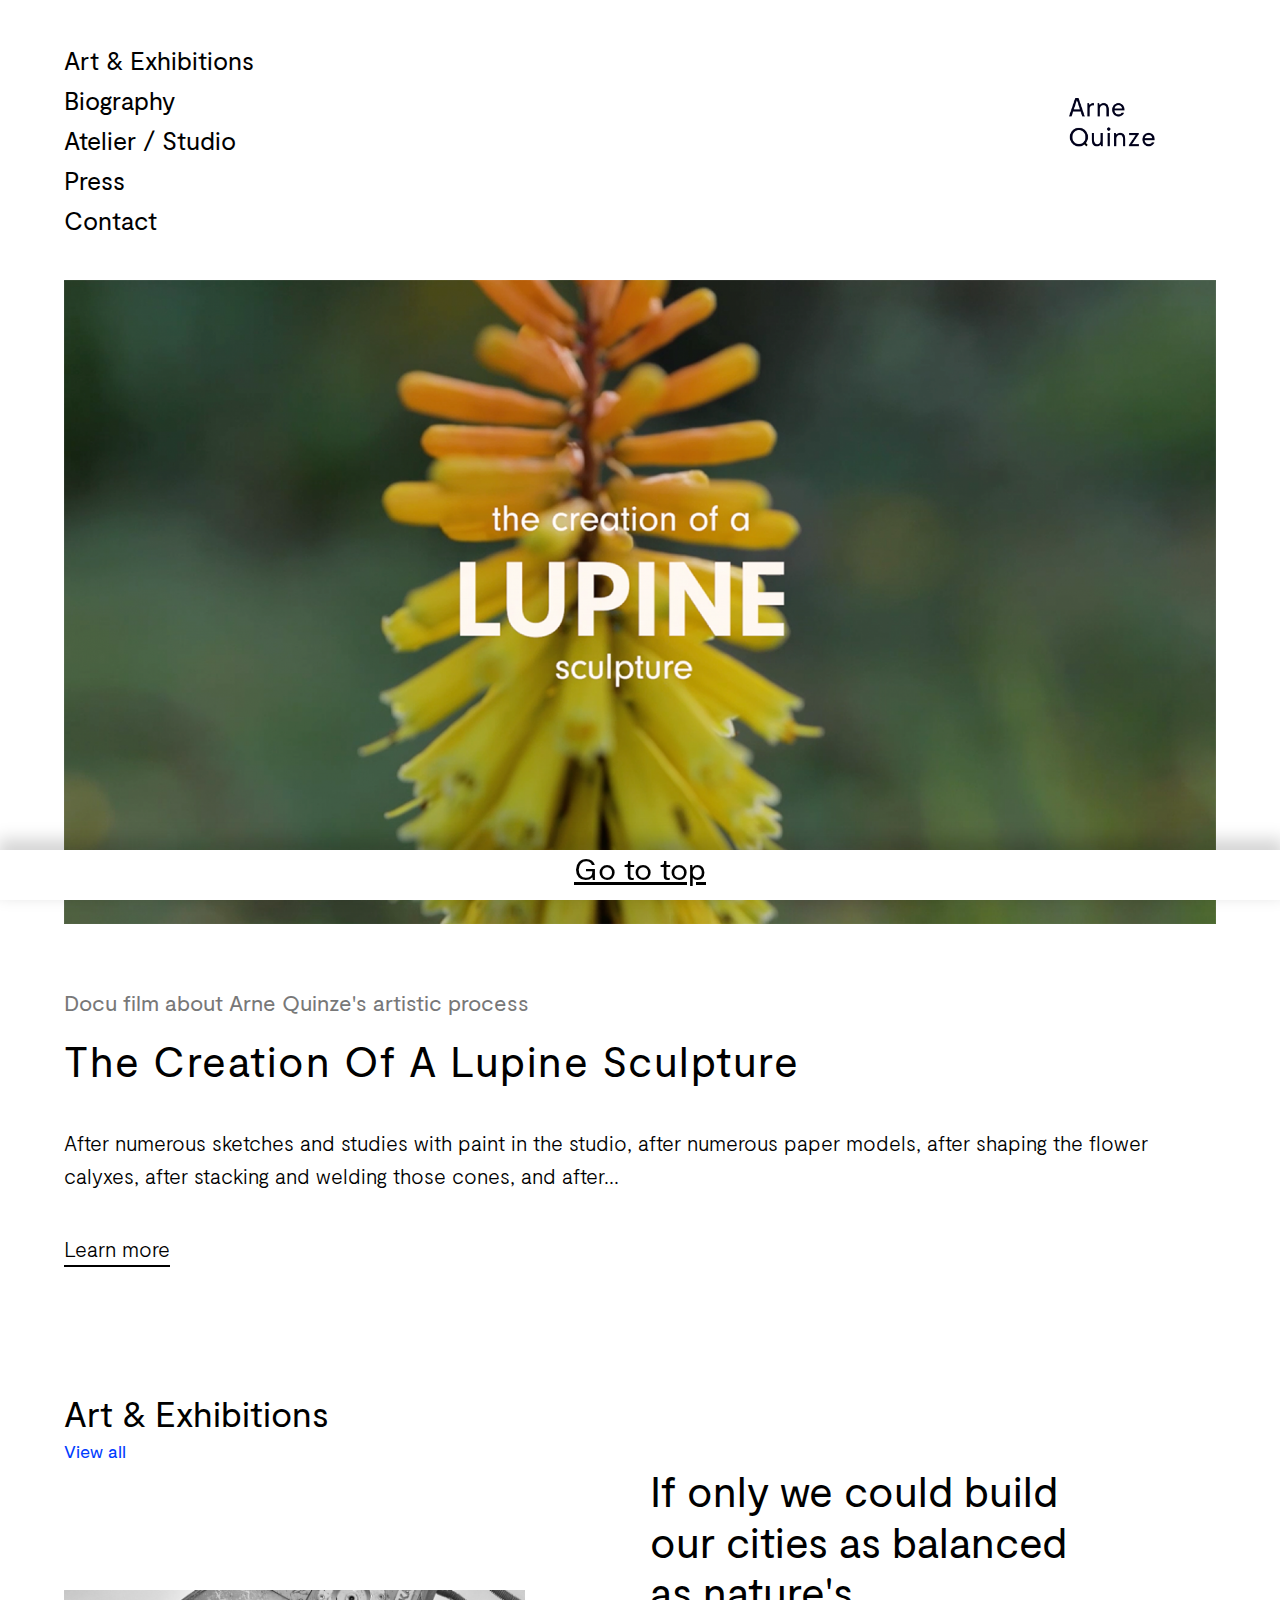
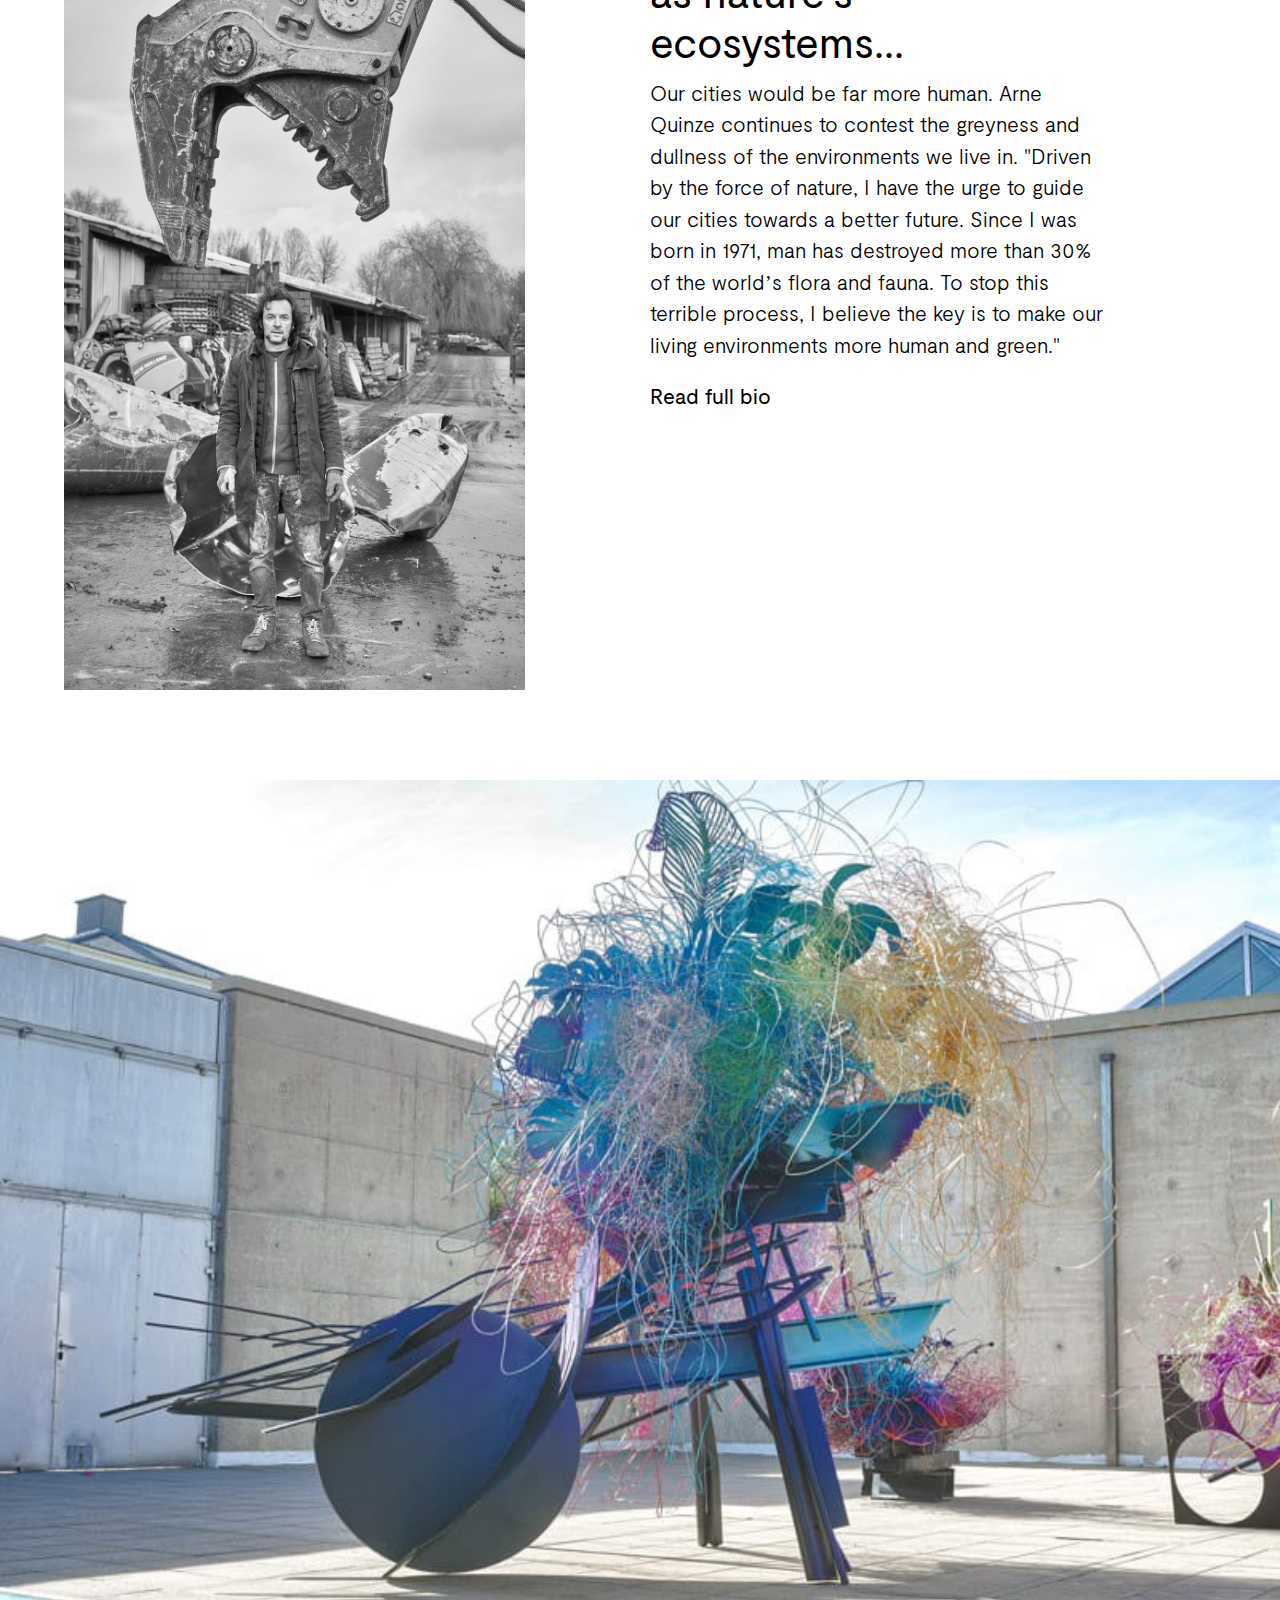
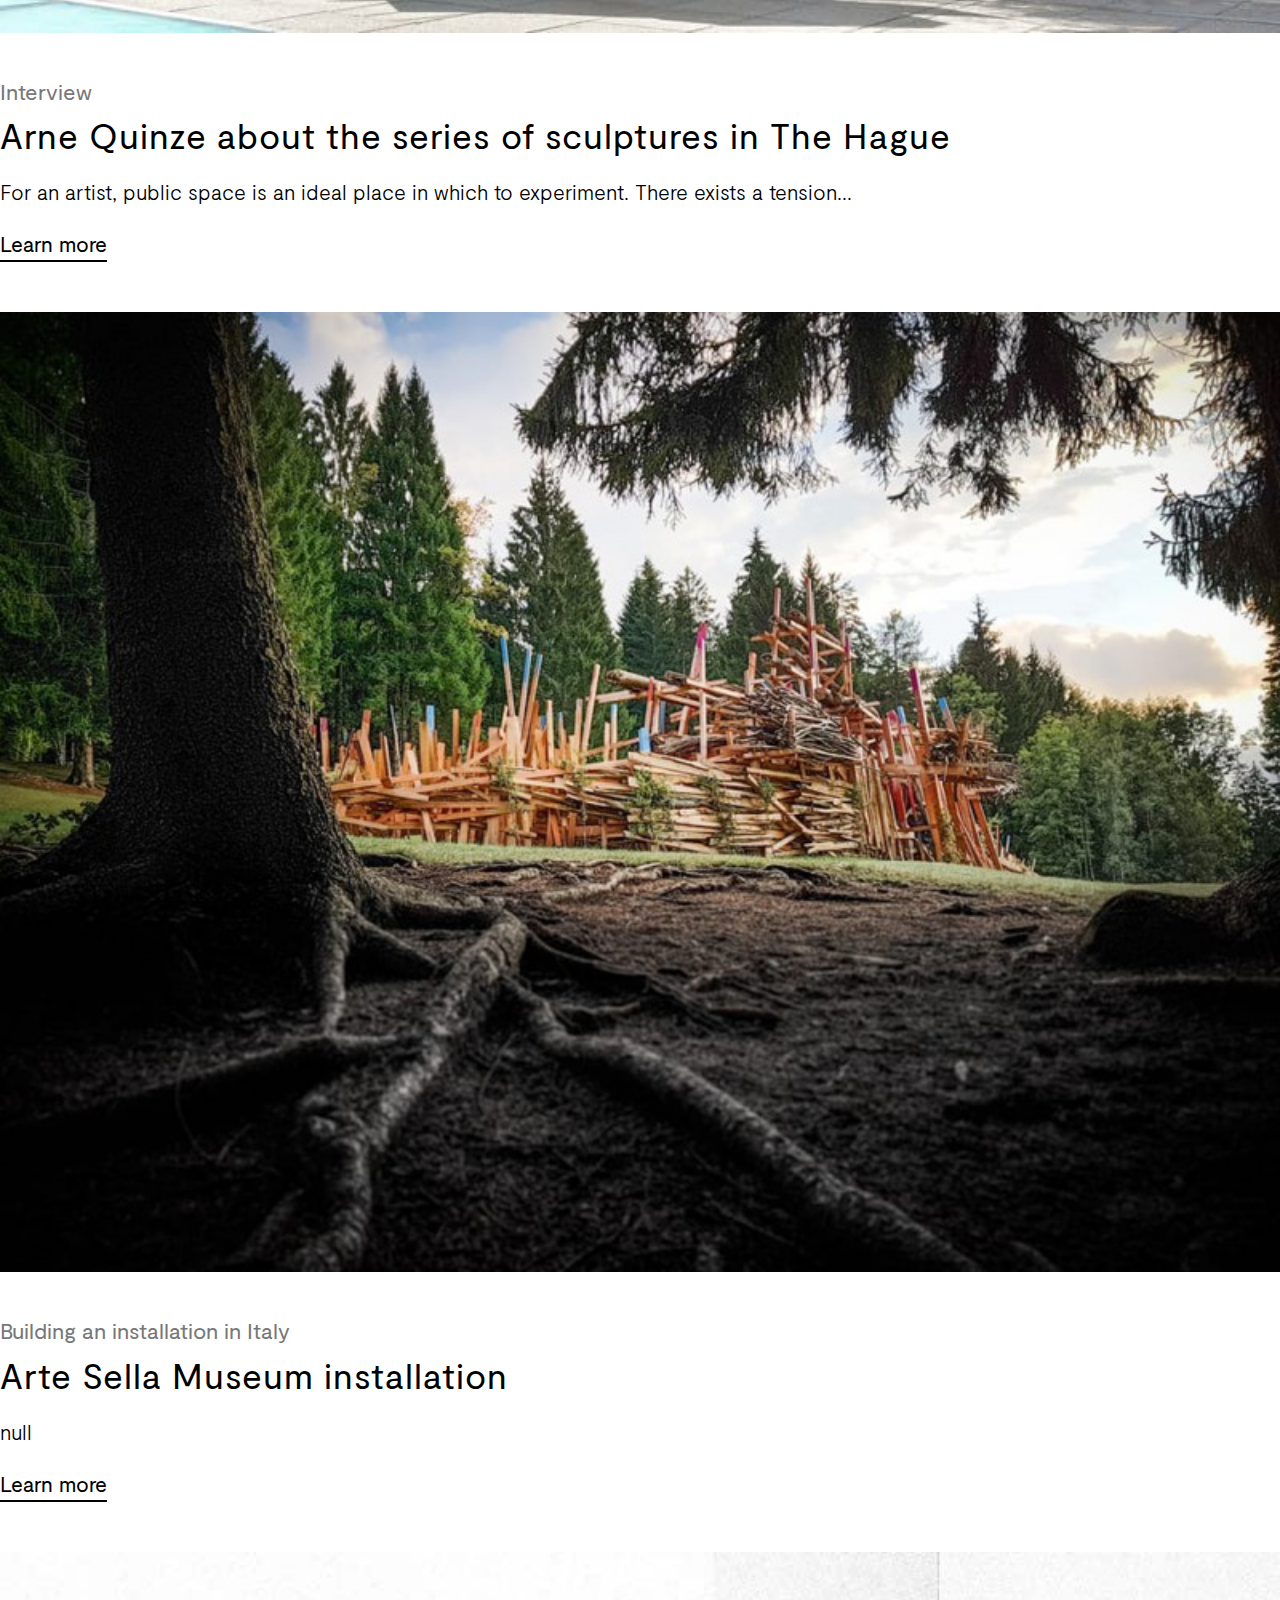
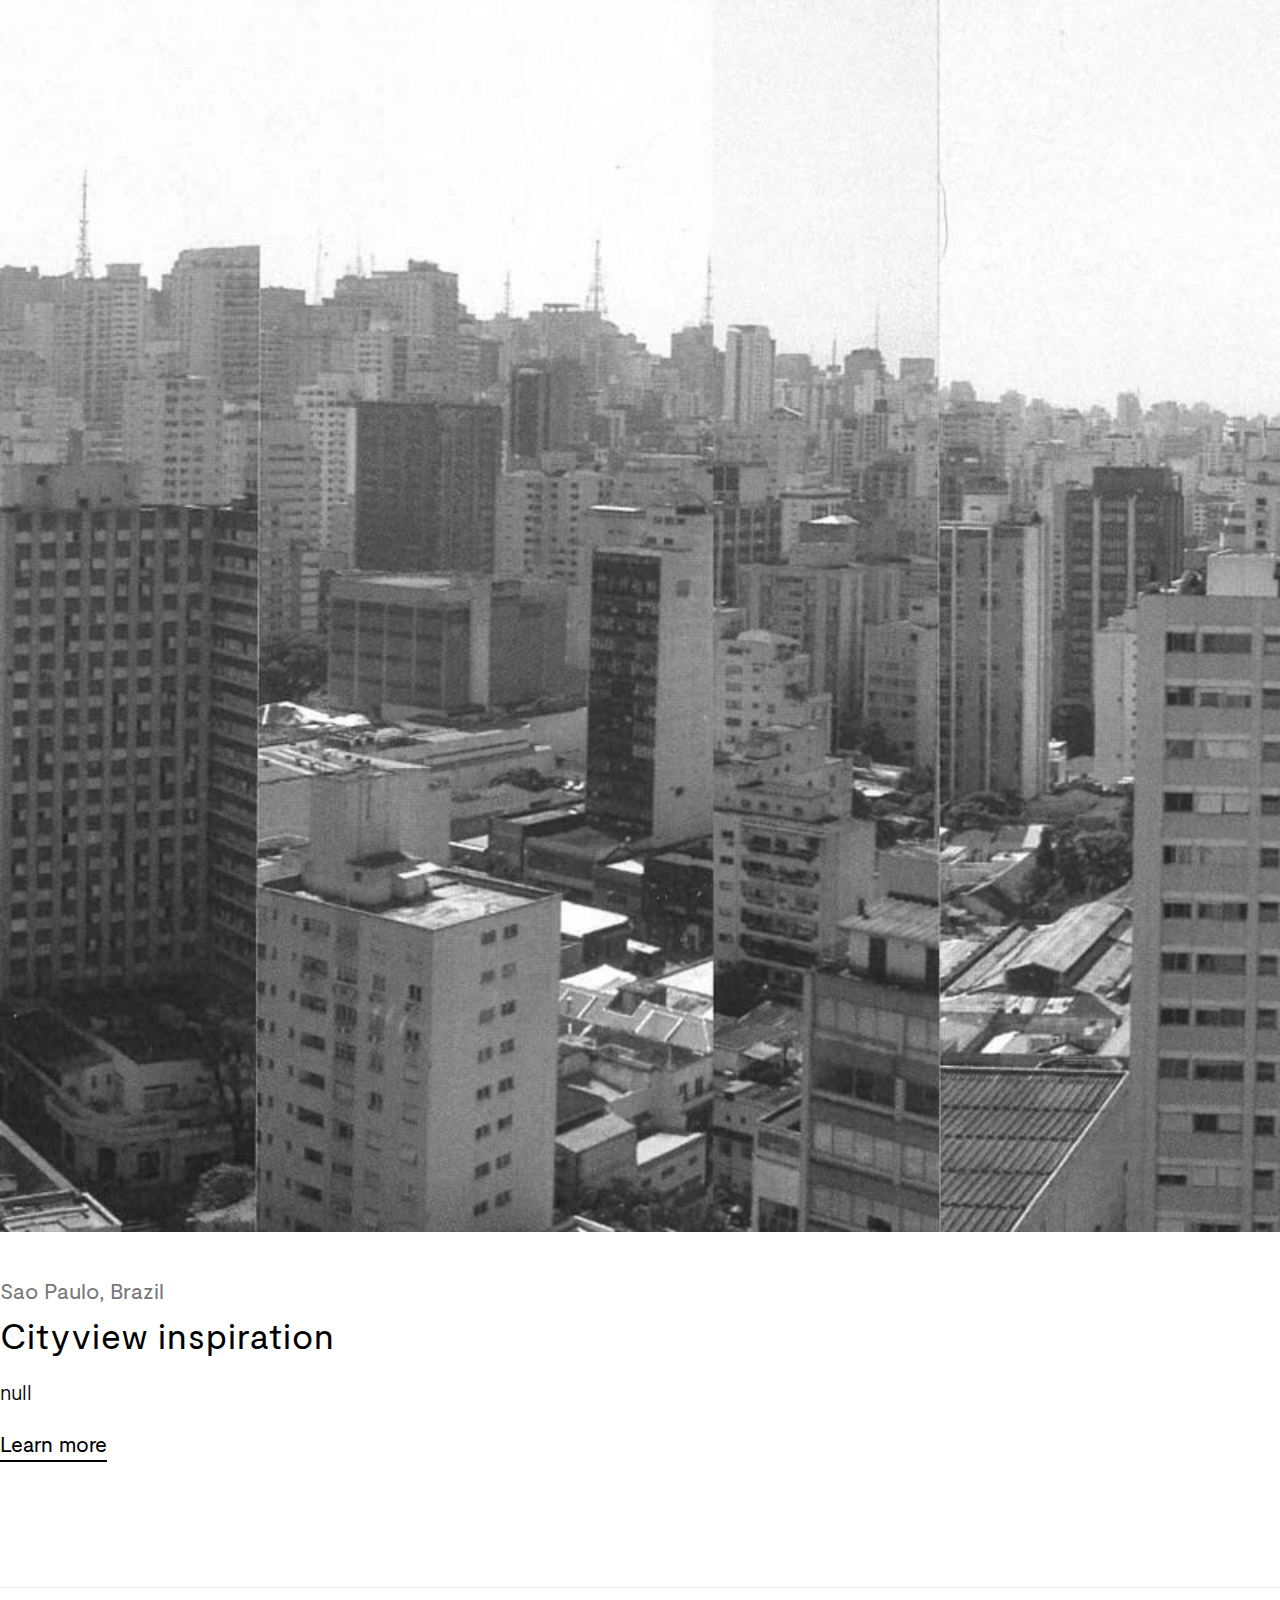
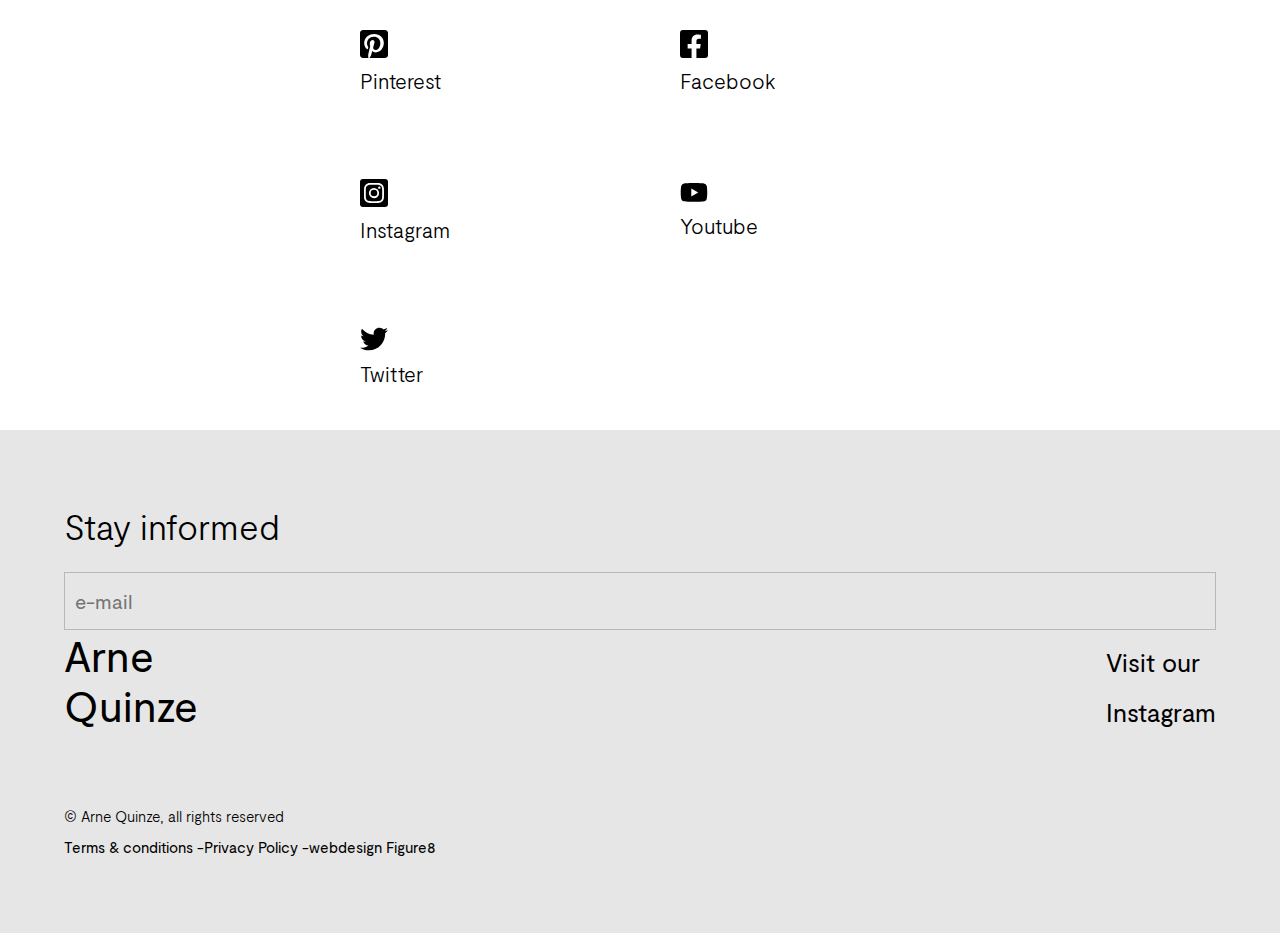
==== commit f6547980: "contact page + to top knop" ====
--- a/app/index.html
+++ b/app/index.html
@@ -158,6 +158,7 @@
         </div>
 
     </footer>
+    <a id="totop" href="#">Go to top</a>
 
 
     <script src="static/js/services.js"></script>
--- a/app/static/css/main.css
+++ b/app/static/css/main.css
@@ -307,4 +307,19 @@
 
 .legal li:last-child::after {
     content: '';
+}
+
+#totop {
+    position: fixed;
+    bottom: 0rem;
+    /* left: calc(50% - 3.4rem); */
+    z-index: 10;
+    font-size: 120%;
+    color: #000;
+    background: white;
+    width: 100%;
+    height: 2.5rem;
+    display: inline-block;
+    text-align: center;
+    box-shadow: 1px -8px 16px 3px rgba(7,7,7,0.17);
 }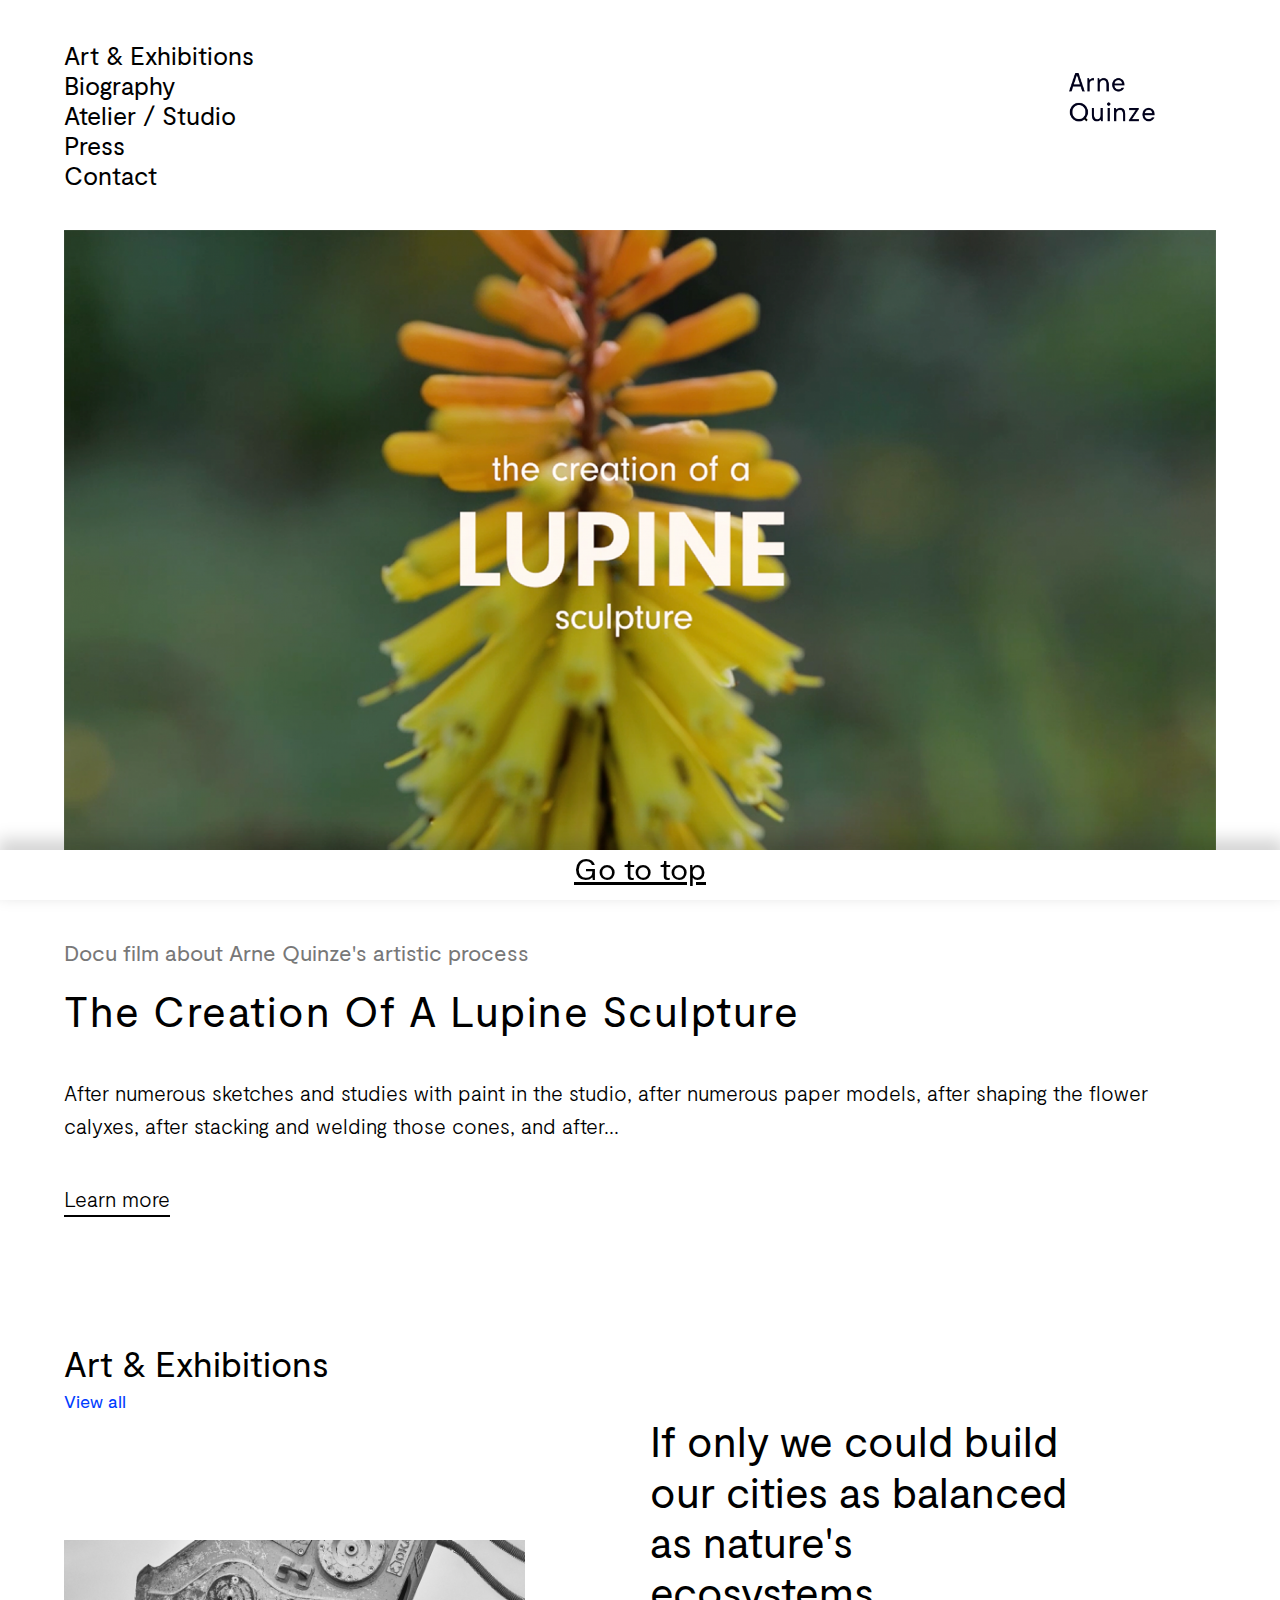
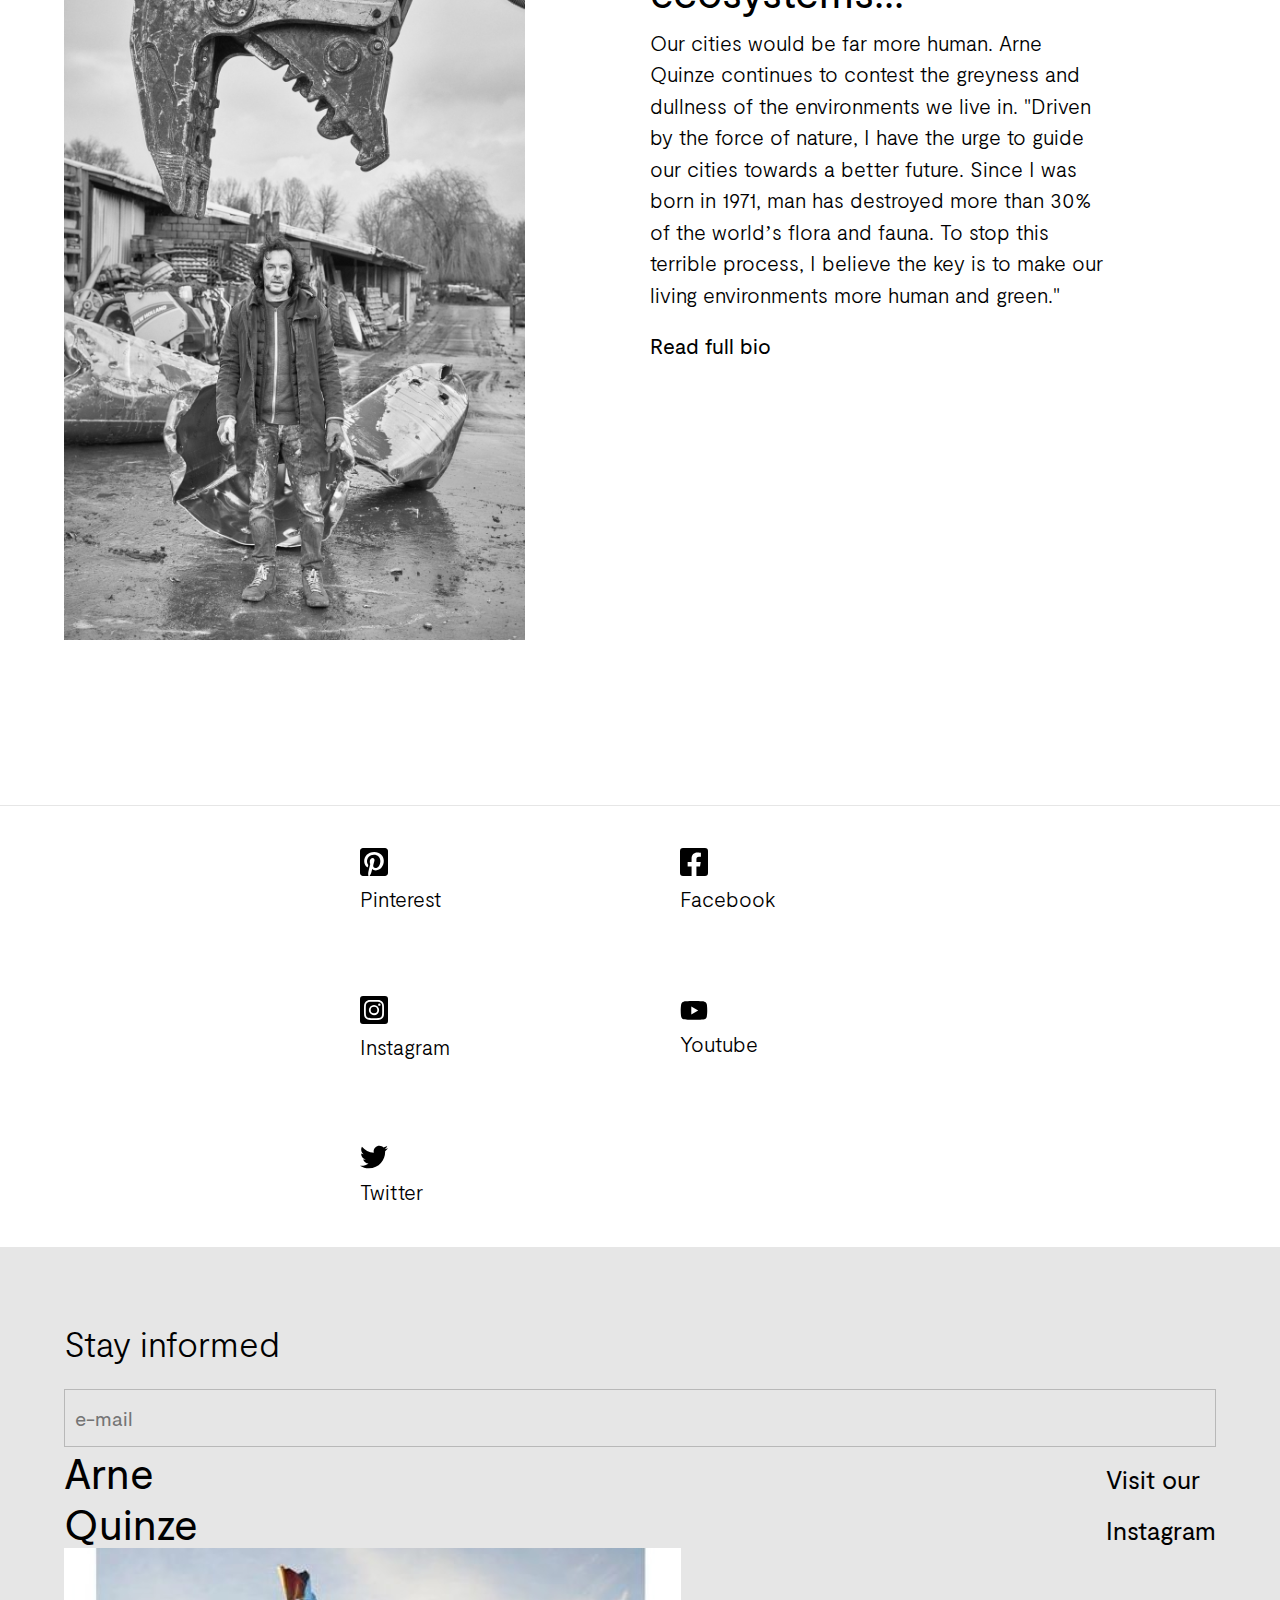
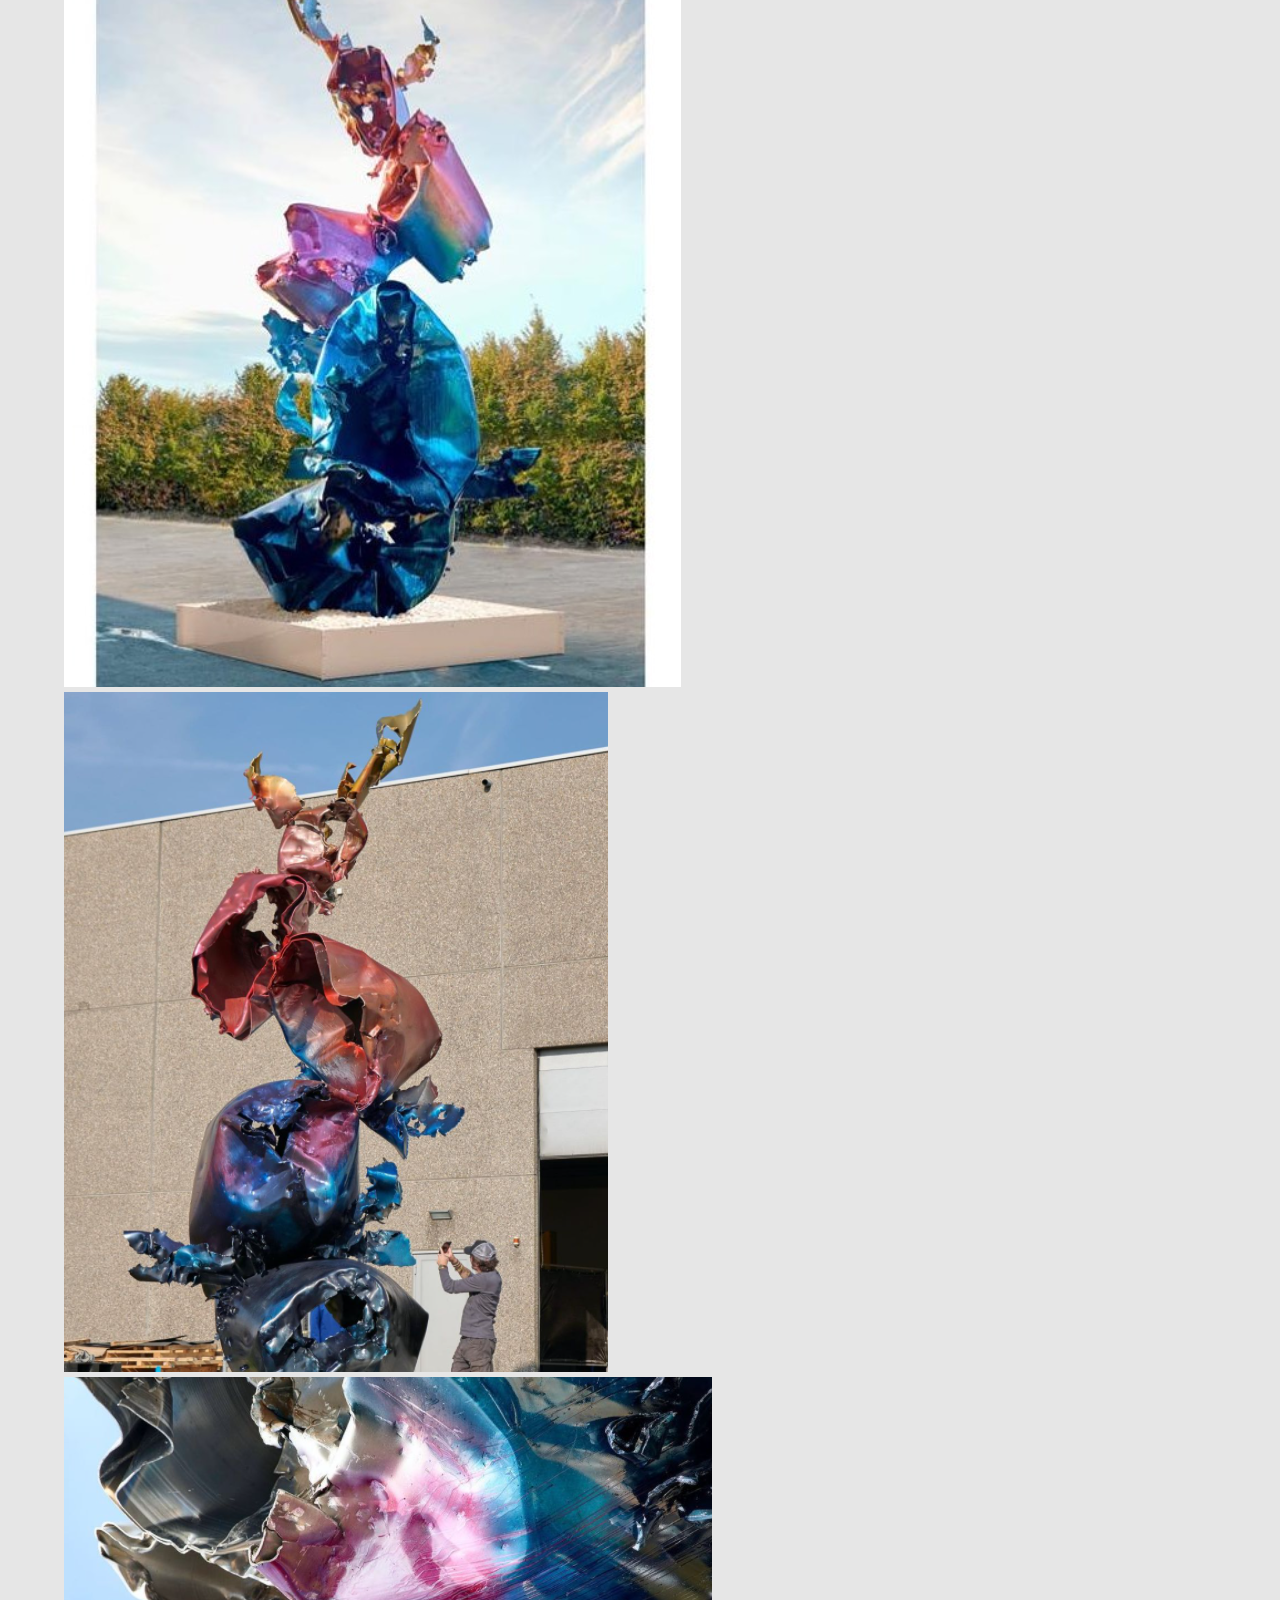
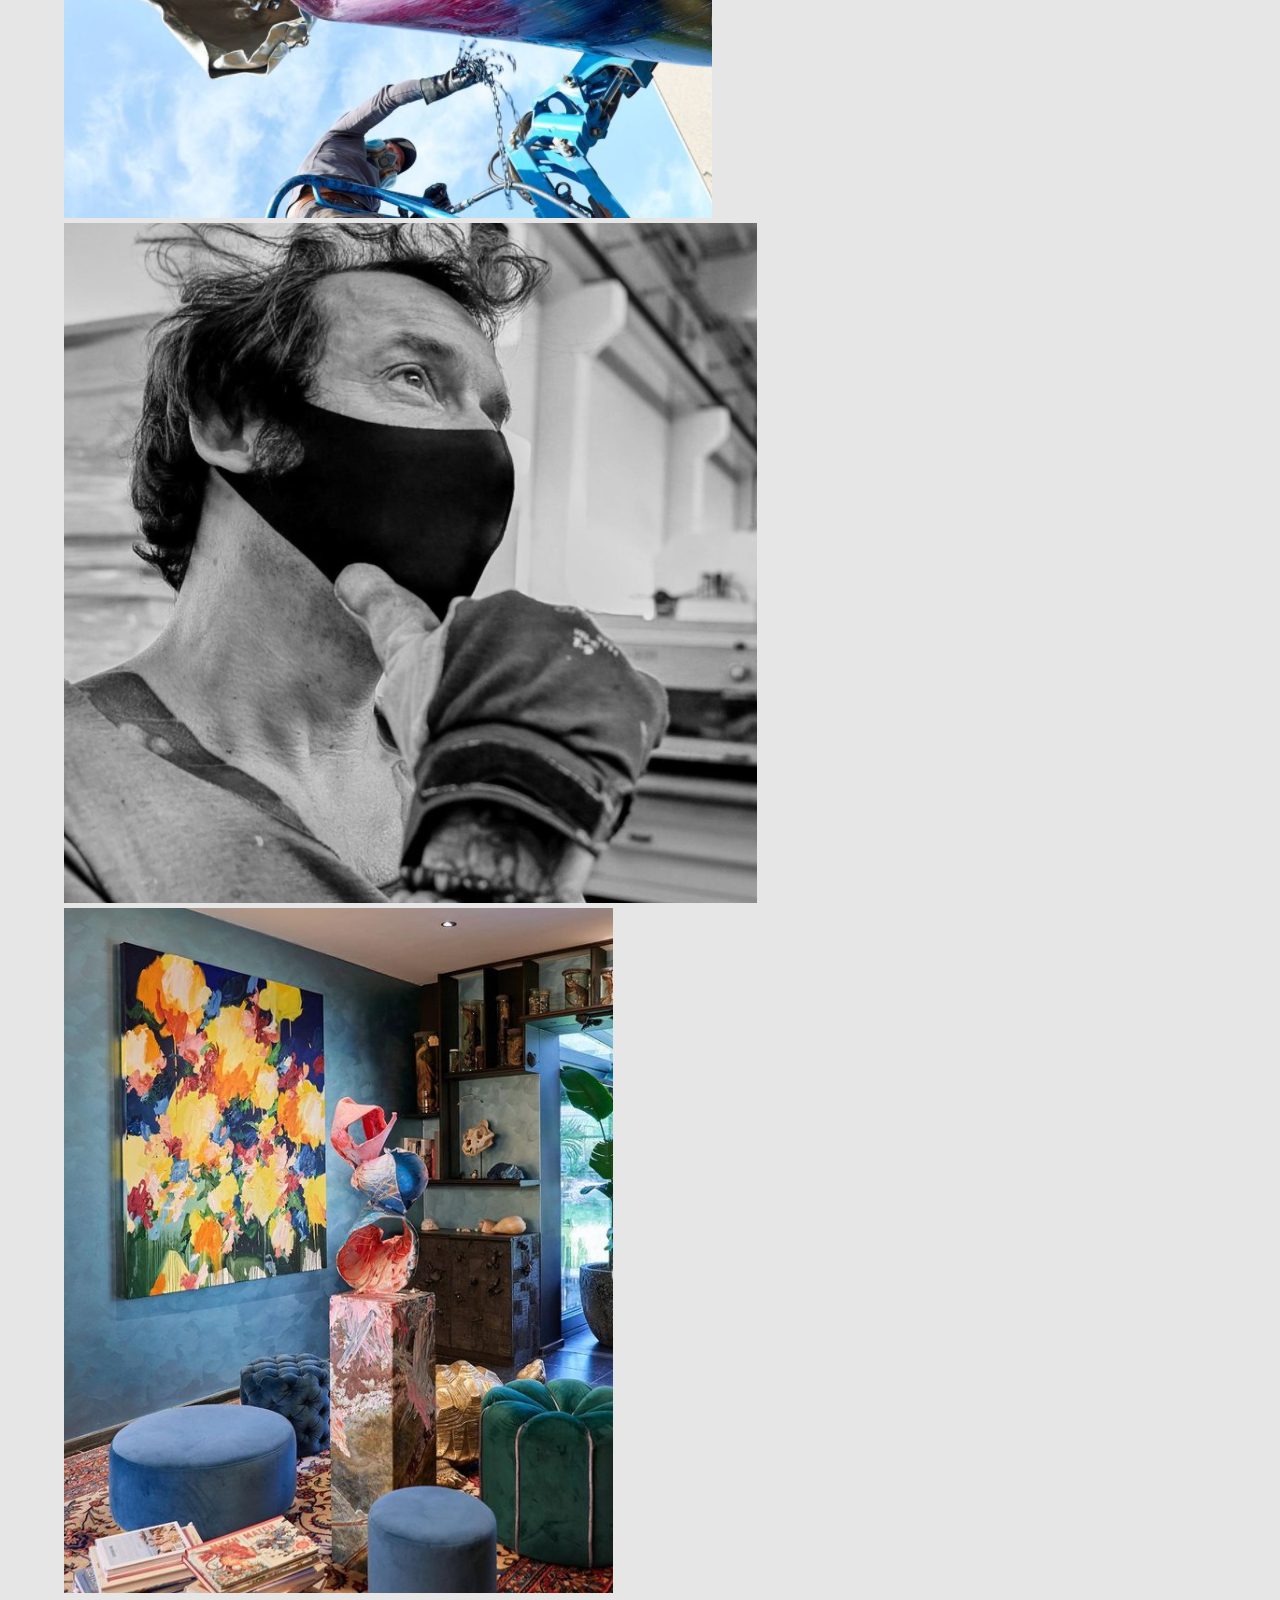
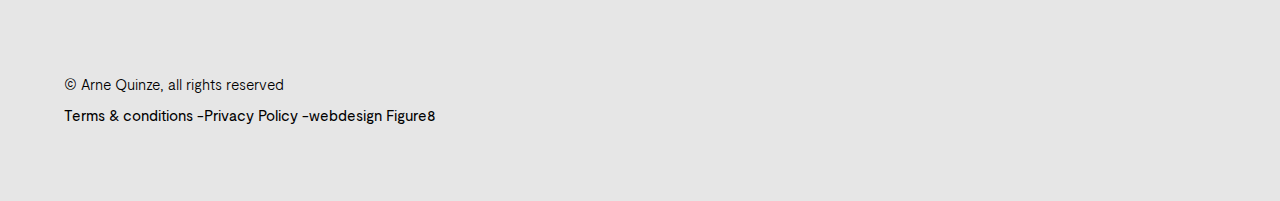
==== commit 8d4aeadb: "veel js in orde gebracht" ====
--- a/app/index.html
+++ b/app/index.html
@@ -12,7 +12,7 @@
         <nav>
             <ul class="navbar">
                 <li>
-                    <a href="art-and-exhibitions/in-dialogue-with-calatrava/index.html">
+                    <a href="art-and-exhibitions/art.html">
                         Art & Exhibitions
                     </a>
                 </li>
@@ -22,7 +22,7 @@
                     </a>
                 </li>
                 <li>
-                    <a href="atelier-studio/index.html">
+                    <a href="atelier-studio/atelier.html">
                         Atelier / Studio
                     </a>
                 </li>
@@ -132,7 +132,21 @@
                 </h2>
             </div>
             <div class="instagram__feed">
-
+                <a href="https://www.instagram.com/p/CFcoMeWnjPU/" target="_blank">
+                    <img class="insta__photo" src="static/images/footer1.PNG" loading="lazy">
+                </a>
+                <a href="https://www.instagram.com/p/CFcB1tzHKXS/" target="_blank">
+                    <img class="insta__photo" src="static/images/footer2.PNG" loading="lazy">
+                </a>
+                <a href="https://www.instagram.com/p/CFaSKHQBBou/" target="_blank">
+                    <img class="insta__photo" src="static/images/footer3.PNG" loading="lazy">
+                </a>
+                <a href="https://www.instagram.com/p/CFUzkLKHKHb/" target="_blank">
+                    <img class="insta__photo" src="static/images/footer4.PNG" loading="lazy">
+                </a>
+                <a href="https://www.instagram.com/p/CFSJvo_nTa-/" target="_blank">
+                    <img class="insta__photo" src="static/images/footer5.PNG" loading="lazy">
+                </a>
             </div>
         </div>
 
--- a/app/static/css/main.css
+++ b/app/static/css/main.css
@@ -8,6 +8,7 @@
     box-sizing: border-box;
     line-height: 1.2;
 }
+
 h2 {
     font-size: 2.1rem;
 }
@@ -46,7 +47,7 @@
     list-style: none;
 }
 
-.navbar li a {
+.not {
     color: #000;
     text-decoration: none;
     line-height: 2rem;
@@ -322,4 +323,14 @@
     display: inline-block;
     text-align: center;
     box-shadow: 1px -8px 16px 3px rgba(7,7,7,0.17);
+}
+
+.navbar li .active {
+    color: #003cff;
+    border-bottom: 3px solid #003cff;
+}
+
+.navbar li a{
+    text-decoration: none;
+    color:#000;
 }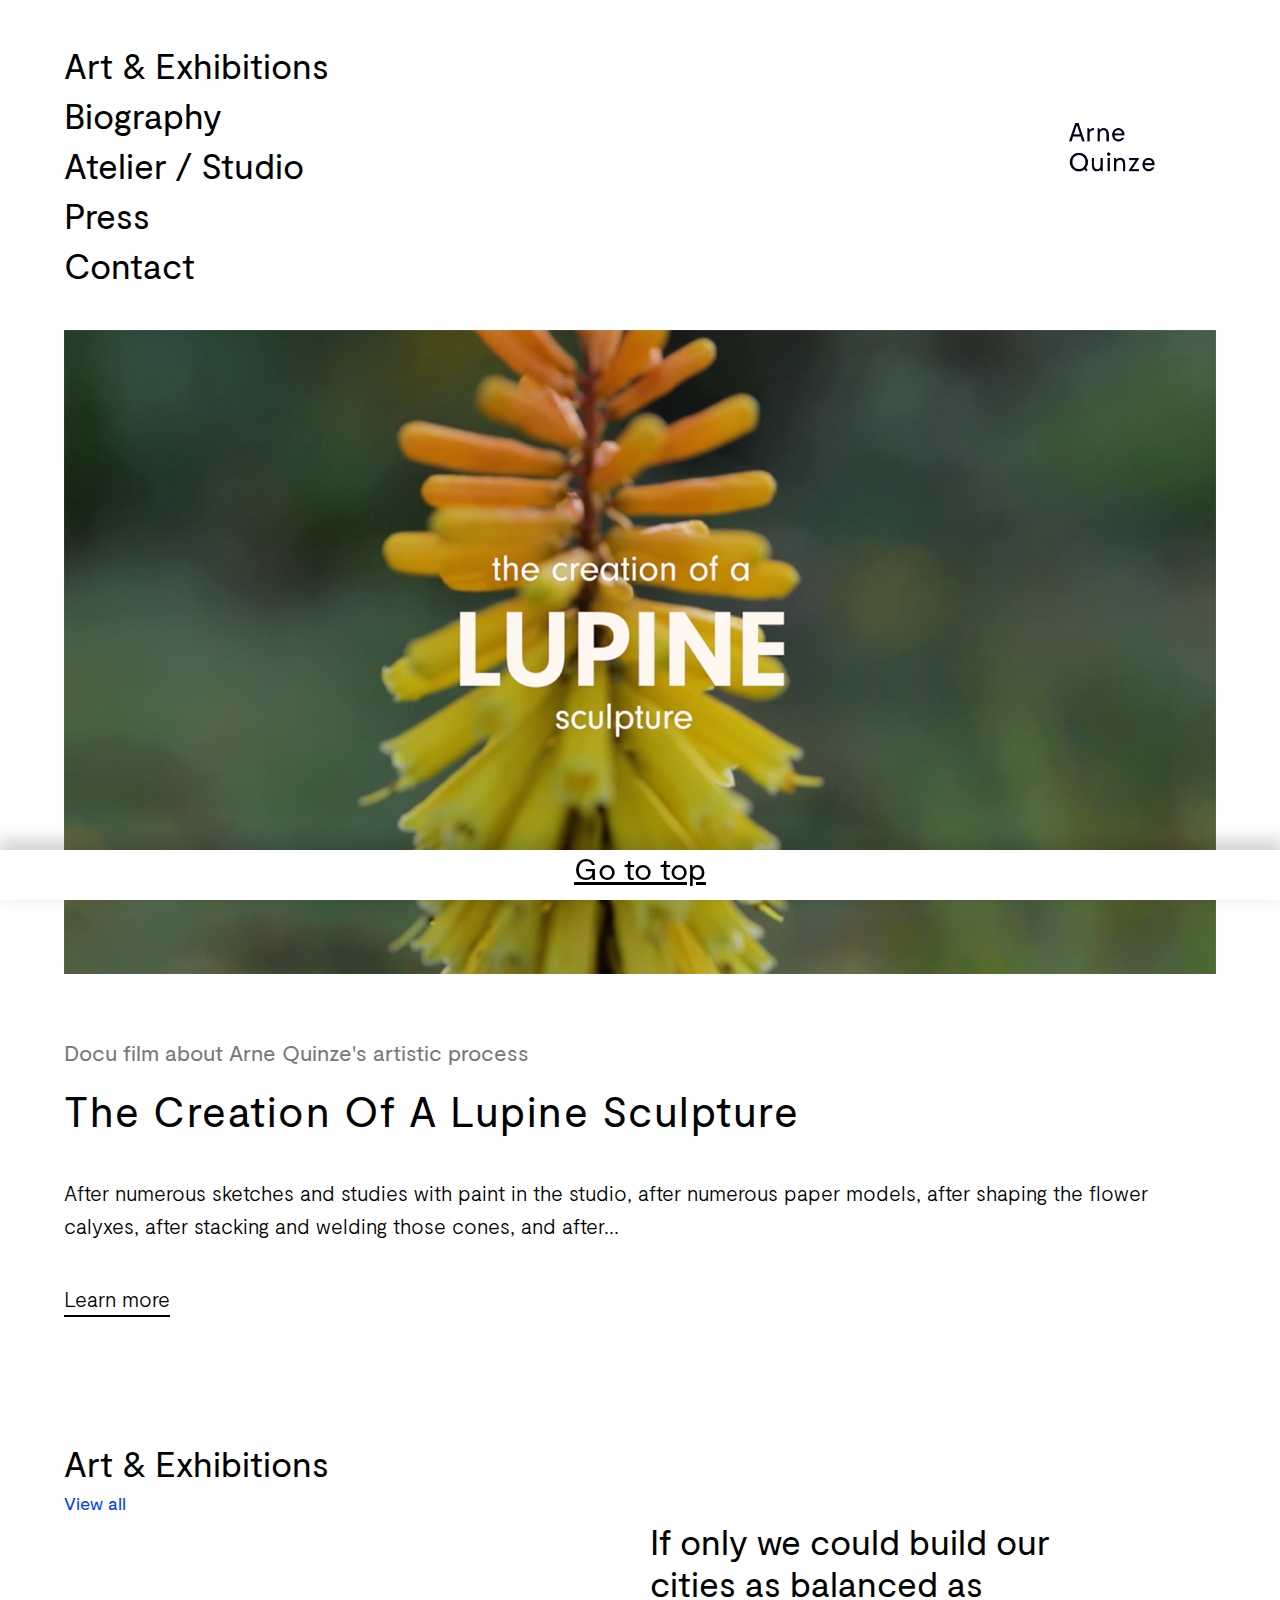
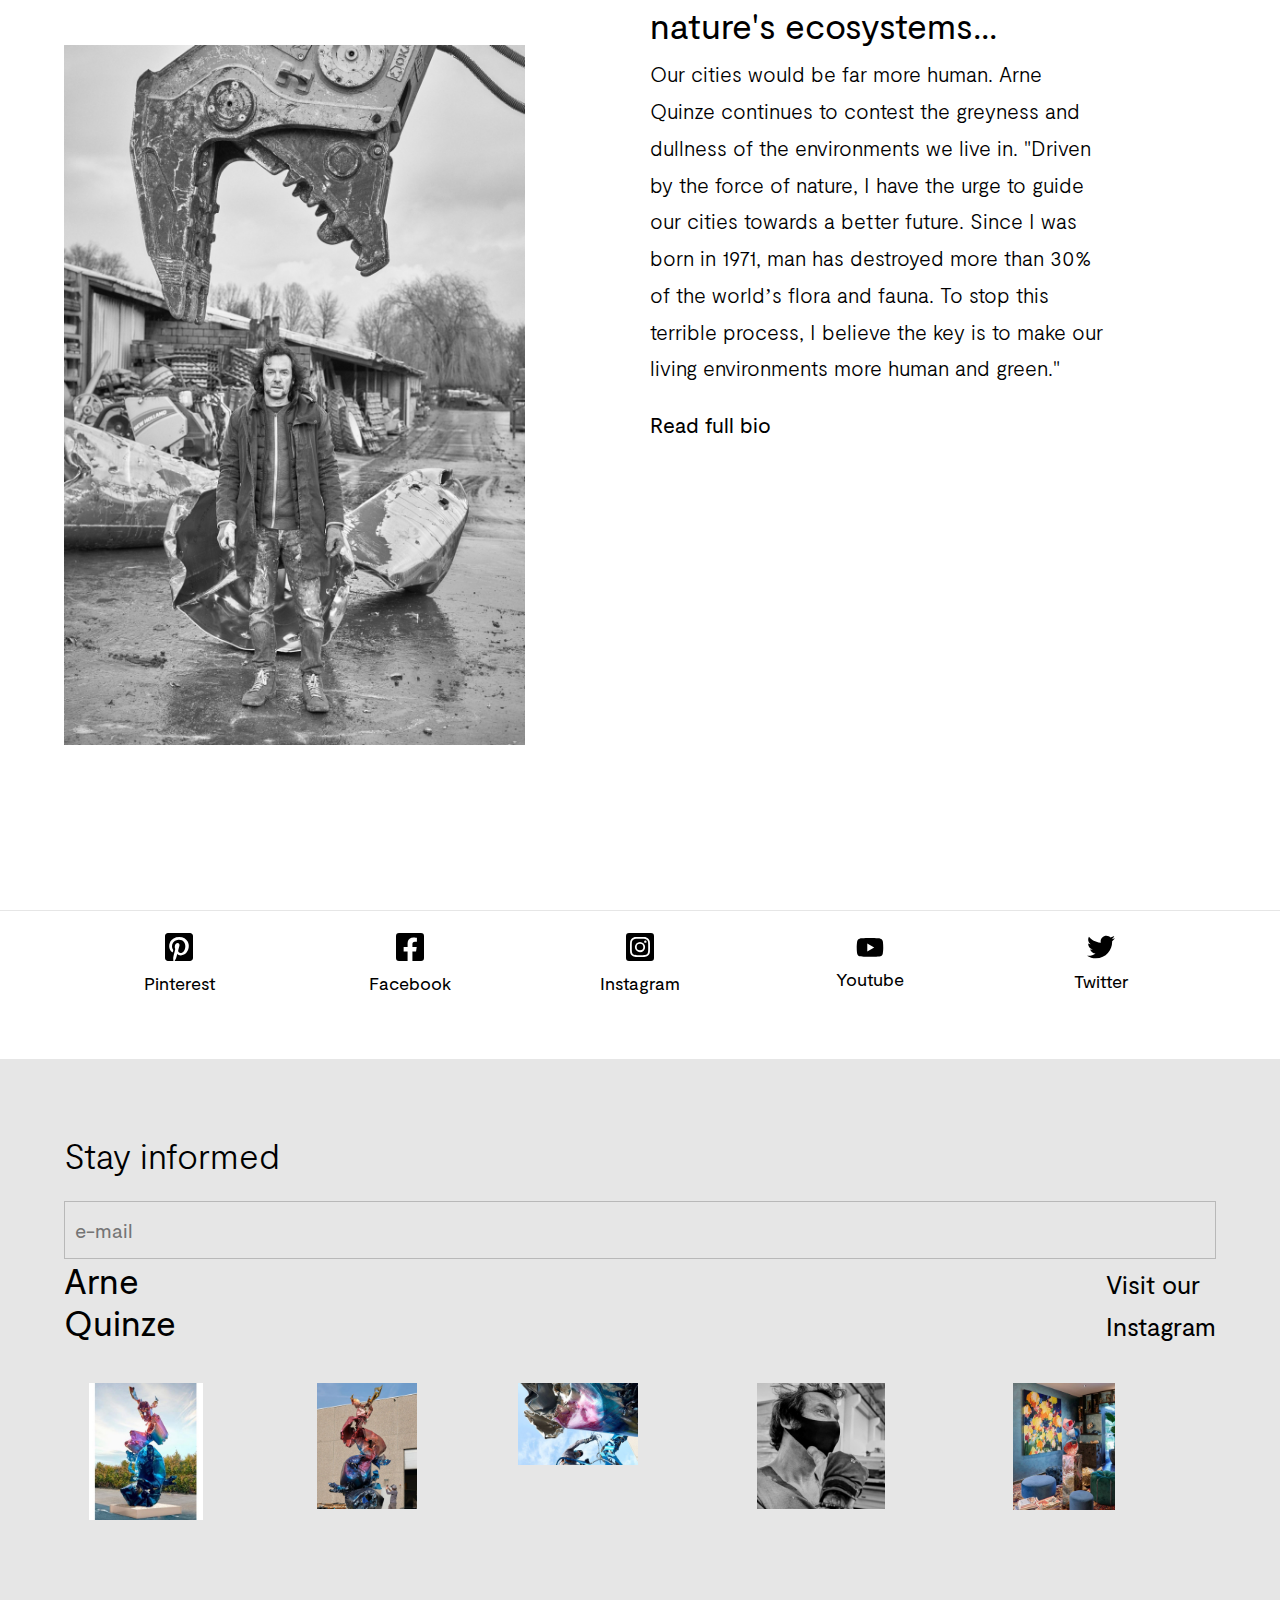
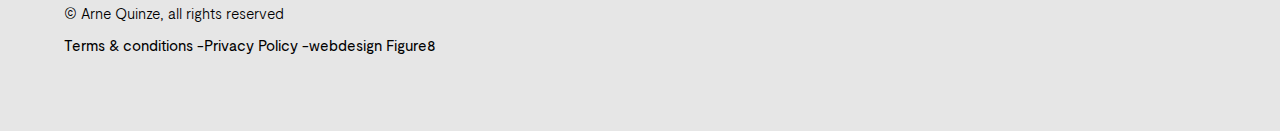
==== commit 904b268f: "laatste loodjes" ====
--- a/app/index.html
+++ b/app/index.html
@@ -27,7 +27,7 @@
                     </a>
                 </li>
                 <li>
-                    <a href="press/index.html">
+                    <a href="press/press.html">
                         Press
                     </a>
                 </li>
@@ -37,8 +37,9 @@
                     </a>
                 </li>
             </ul>
-            <div class="logo">
-                <a href="index.html"></a>
+            <div>
+                <a class="logo" href="../index.html">
+                </a>
             </div>
         </nav>
     </header>
--- a/app/static/css/main.css
+++ b/app/static/css/main.css
@@ -9,20 +9,27 @@
     line-height: 1.2;
 }
 
+ul {
+    list-style: none;
+}
+
+h1 {
+    font-size: 2.1rem;
+}
+
 h2 {
-    font-size: 2.1rem;
+    font-size: 1.75rem;
 }
 
 h3 {
     color: #787878;
     font-size: 1.1rem;
-    line-height: 1.2;
 }
 
 p {
     font-size: 1.05rem;
     font-weight: 300;
-    line-height: 1.5;
+    line-height: 1.75;
 }
 
 header {
@@ -53,8 +60,21 @@
     line-height: 2rem;
 }
 
+.navbar li a{
+    text-decoration: none;
+    color:#000;
+    line-height: 1.75rem;
+}
+
 .navbar li a:hover {
     color: #003cff;
+}
+
+@media (min-width: 50rem){
+    .navbar li a {
+        font-size: 1.75rem;
+        line-height: 2.5rem;
+    }
 }
 
 .logo {
@@ -185,7 +205,7 @@
     margin: 0.5rem 0 1rem 0;
 }
 
-@media only screen and (min-width: 47.9rem){
+@media only screen and (min-width: 50rem){
     .container__environments {
         display: flex;
         flex-wrap: wrap;
@@ -210,22 +230,35 @@
 }
 
 .container__socials {
-    padding: 0 25%;
+    padding: 0 5%;
+    padding-bottom: 2rem;
     background: #fff;
     max-width: 100%;
     width: 100%;
     display: flex;
     flex-wrap: wrap;
     align-items: center;
-    justify-content: space-between;
+    text-align: center;
+}
+
+.container__socials p {
+    font-size: 0.9rem;
+    font-weight: 400;
 }
 
 .socials {
-    padding: 2rem;
+    padding: 1rem;
     max-width: 100%;
     width: 50%;
     color: #000;
     text-decoration: none;
+}
+
+@media (min-width: 50rem) {
+    .container__socials {
+        display: flex;
+        flex-wrap: nowrap;
+    }
 }
 
 .socials:hover {
@@ -276,6 +309,23 @@
     color:#000;
 }
 
+.instagram__feed {
+    margin-top: 2rem;
+    margin-left: 1.25rem;
+}
+
+@media (min-width: 50rem) {
+    .instagram__feed {
+        display: flex;
+        flex-wrap: nowrap;
+    }
+}
+
+.insta__photo {
+    max-width: 100%;
+    width: 50%;
+}
+
 .legal__list {
     list-style: none;
     display: flex;
@@ -328,9 +378,4 @@
 .navbar li .active {
     color: #003cff;
     border-bottom: 3px solid #003cff;
-}
-
-.navbar li a{
-    text-decoration: none;
-    color:#000;
 }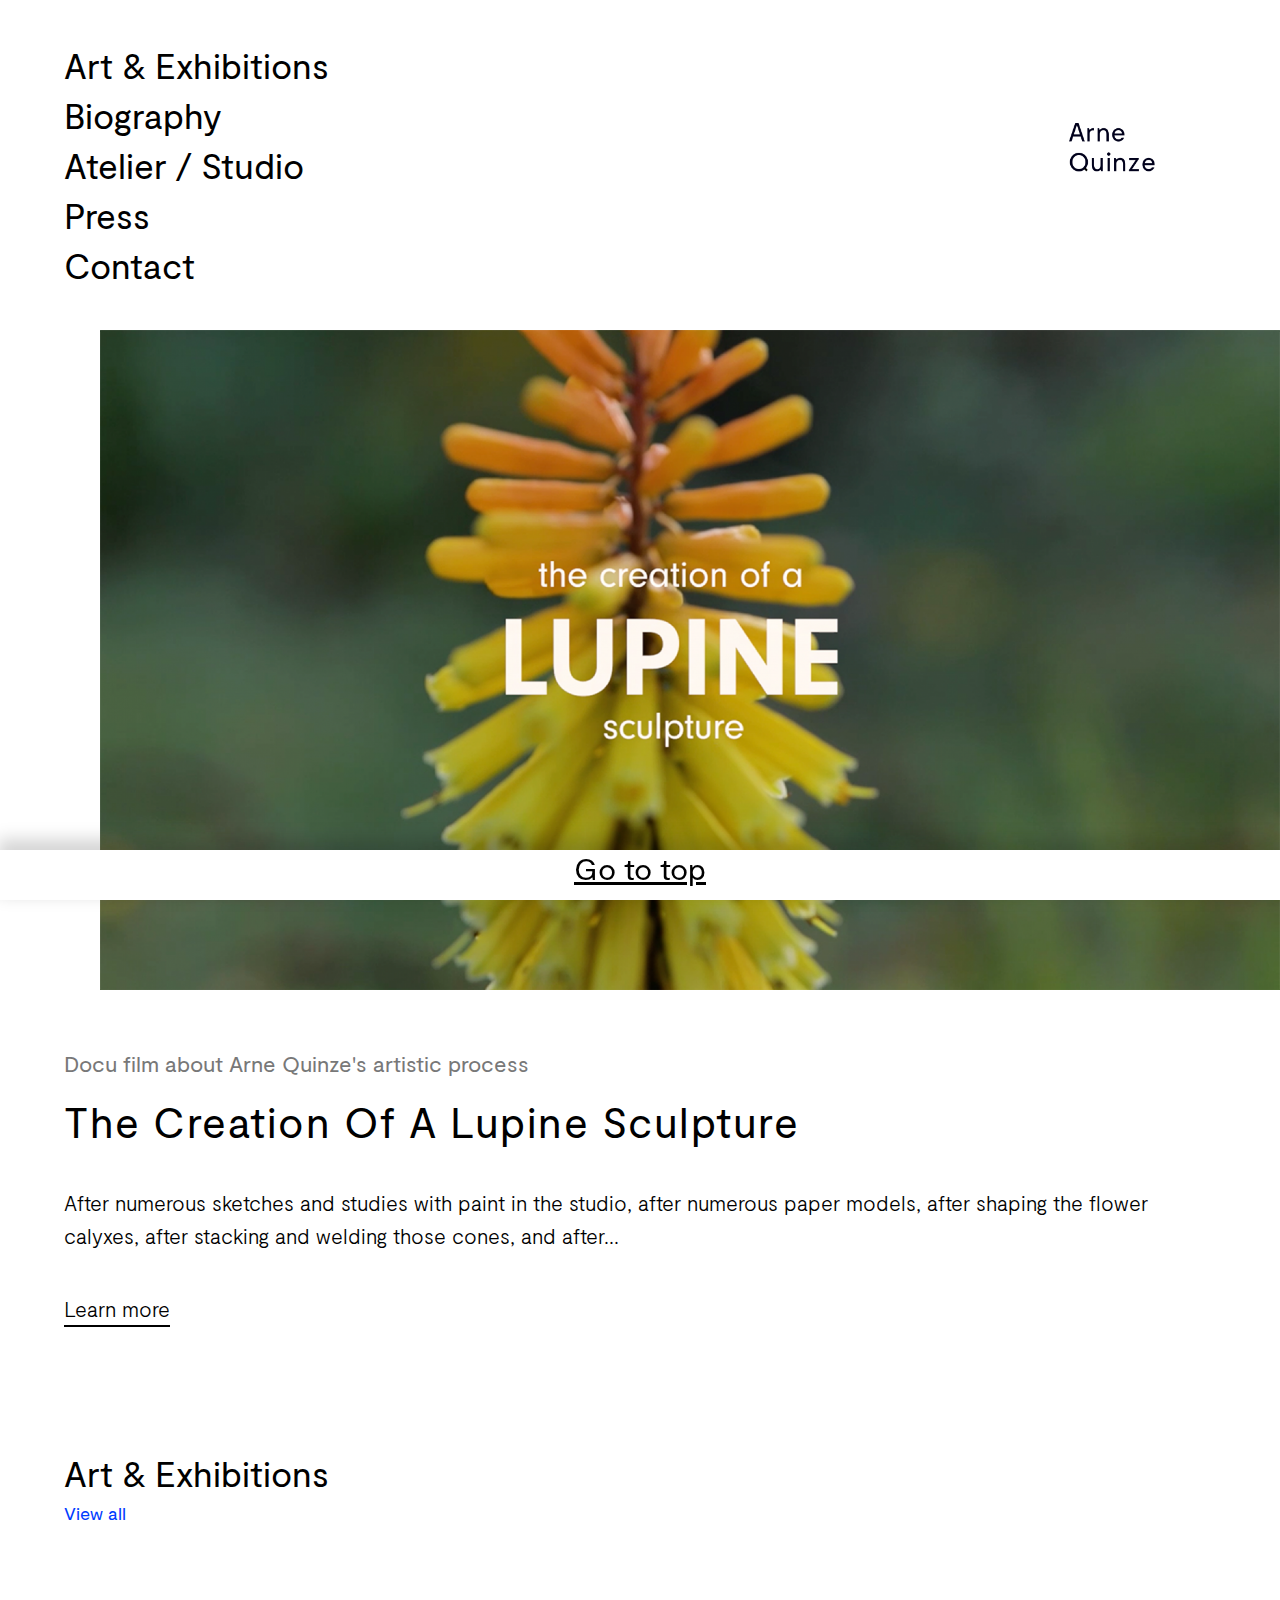
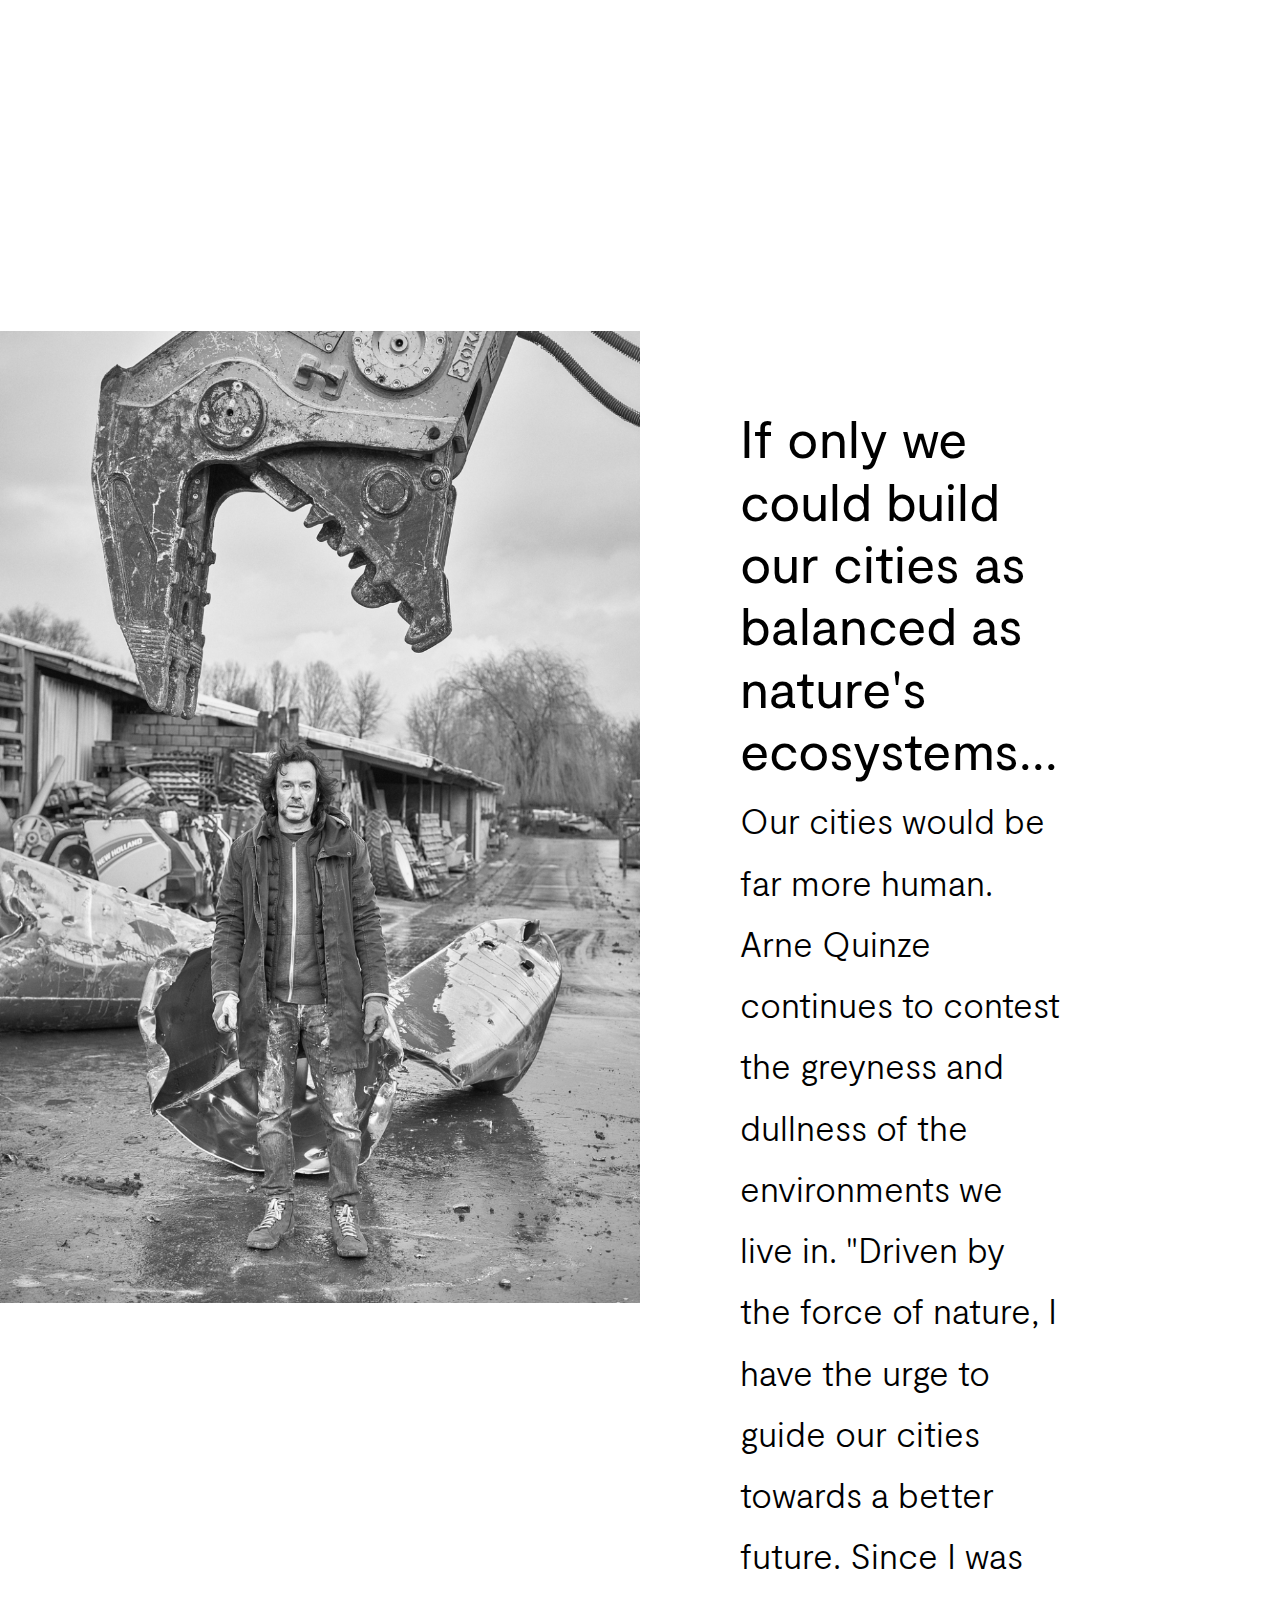
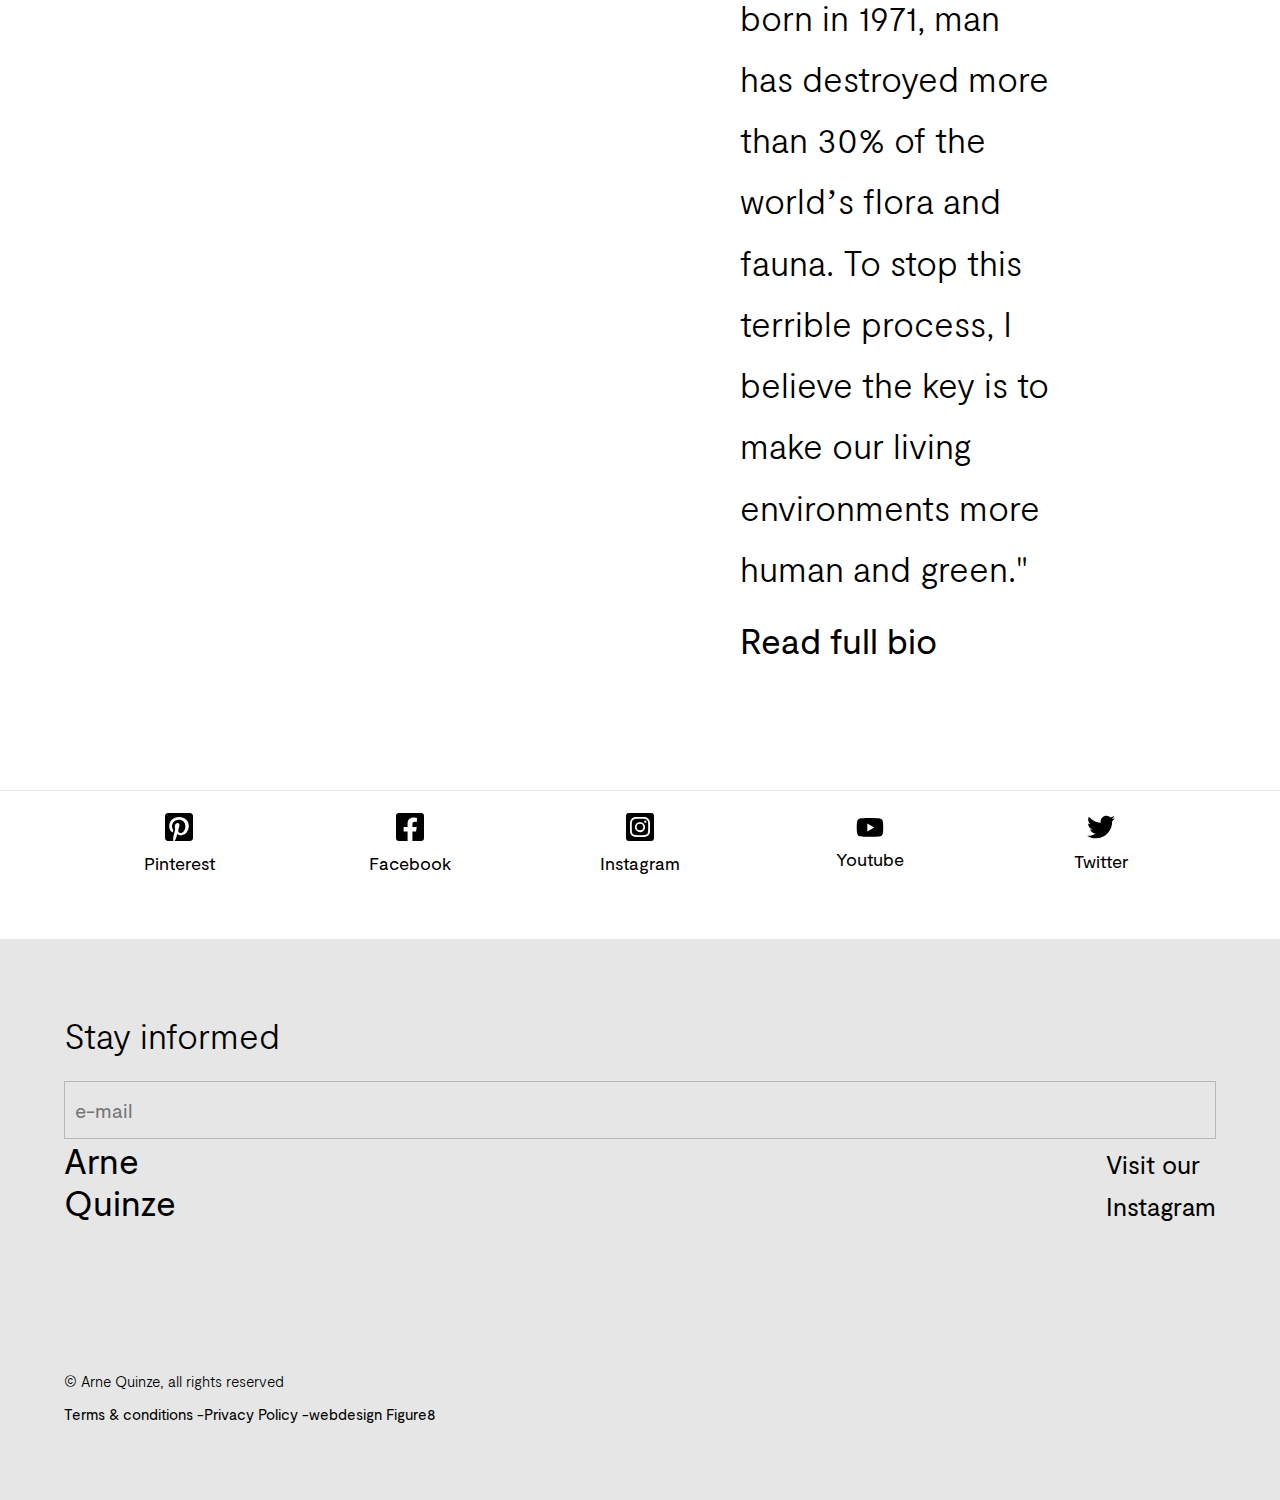
==== commit 86dacfb1: "final" ====
--- a/app/index.html
+++ b/app/index.html
@@ -38,14 +38,14 @@
                 </li>
             </ul>
             <div>
-                <a class="logo" href="../index.html">
+                <a class="logo" href="index.html">
                 </a>
             </div>
         </nav>
     </header>
     <main>
+        <img class="lupine__photo" src="static/images/lupine.png" alt="The creation of a lupine sculpture">
         <div class="container__lupine">
-            <img class="lupine__photo" src="static/images/lupine.png" alt="The creation of a lupine sculpture">
             <h3>Docu film about Arne Quinze's artistic process</h3>
             <h1 class="lupine__title">The Creation Of A Lupine Sculpture</h1>
             <p class="info">After numerous sketches and studies with paint in the studio, after numerous paper models, after shaping the flower calyxes, after stacking and welding those cones, and after...</p>
@@ -53,17 +53,21 @@
         </div>
 
         <div class="container__art">
-            <h2 class="title__article">Art & Exhibitions</h2>
-            <p class="view">
-                <a href="#">View all</a>
-            </p>
+            <div class="vertical">
+                <h2 class="title__article">Art & Exhibitions</h2>
+                <p class="view">
+                    <a href="#">View all</a>
+                </p>
+            </div>
             <article class="art">
 
             </article>
         </div>
 
         <article class="container__environments">
-            <img class="arne" src="static/images/Arne.png" alt="Arne Quinze voor één van zijn werken">
+            <div class="container__arne">
+                <img class="arne" src="static/images/Arne.png" alt="Arne Quinze voor één van zijn werken">
+            </div>
             <div class="environments__container">
                 <h2>
                     If only we could build our cities as balanced as nature's ecosystems...
--- a/app/static/css/main.css
+++ b/app/static/css/main.css
@@ -100,9 +100,11 @@
 }
 
 .lupine__photo {
-    margin: 0;
-    max-width: 100%;
+    max-width: 100%;
+    width: calc(100%+10vw);
     margin-bottom: 3rem;
+    vertical-align: middle;
+    padding-left: 5rem;
 }
 
 .lupine__title {
@@ -132,6 +134,7 @@
 .container__art {
     padding: 0 5%;
     margin-top: 6.25rem;
+    margin-bottom: 13.75rem;
 }
 
 .title__article {
@@ -158,6 +161,7 @@
 .art__list {
     margin-top: 2.5rem;
     list-style: none;
+    margin-right: 5rem;
 }
 
 .art__title {
@@ -180,6 +184,10 @@
 @media only screen and (min-width: 47.9rem){
     .art {
         display: flex;
+        justify-content: center;
+    }
+    .art__list {
+        width: 25%;
     }
 }
 
@@ -205,20 +213,43 @@
     margin: 0.5rem 0 1rem 0;
 }
 
-@media only screen and (min-width: 50rem){
+@media (min-width: 50rem){
     .container__environments {
         display: flex;
         flex-wrap: wrap;
         overflow: hidden;
+        margin: 0;
+        padding: 0;
+    }
+    .container__arne{
+        width: 50%;
     }
     .arne {
         max-width: 100%;
-        width: 40%;
+        height: auto;
     }
     .environments__container{
         max-width: 100%;
-        width: 40%;
-        margin-left: 6.25rem;
+        width: 25%;
+        margin-left: 5rem;
+    }
+    .read {
+        font-weight: 400;
+    }
+}
+
+@media (min-width: 60rem){
+    .environments__container h2 {
+        font-size: 2.6rem;
+    }
+    .environments {
+        font-size: 1.75rem;
+    }
+    .environments__container {
+        margin-top: 10rem;
+    }
+    .read {
+        font-size: 1.75rem;
     }
 }
 
@@ -291,6 +322,7 @@
     border: none;
     padding: 0 0.5rem;
     height: 2.8rem;
+    width: 100%;
     font-size: 1rem;
 }
 
